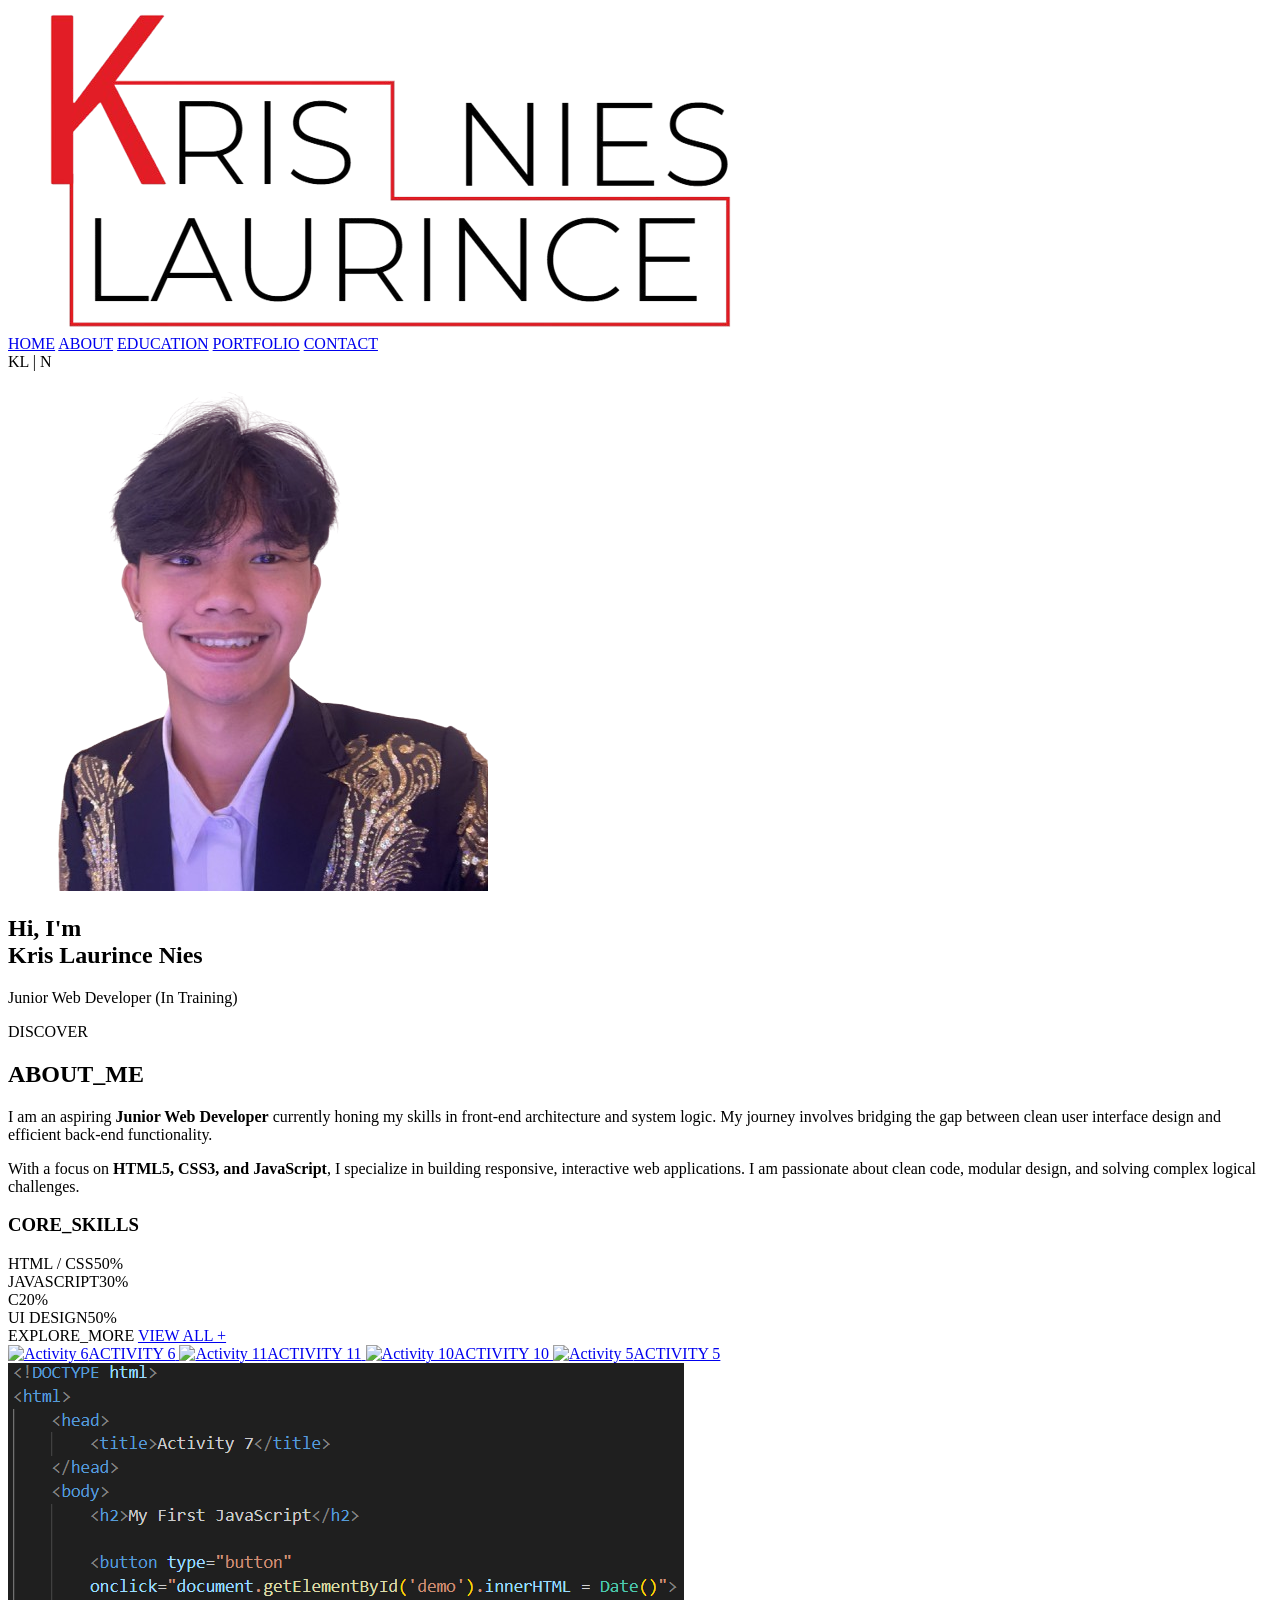
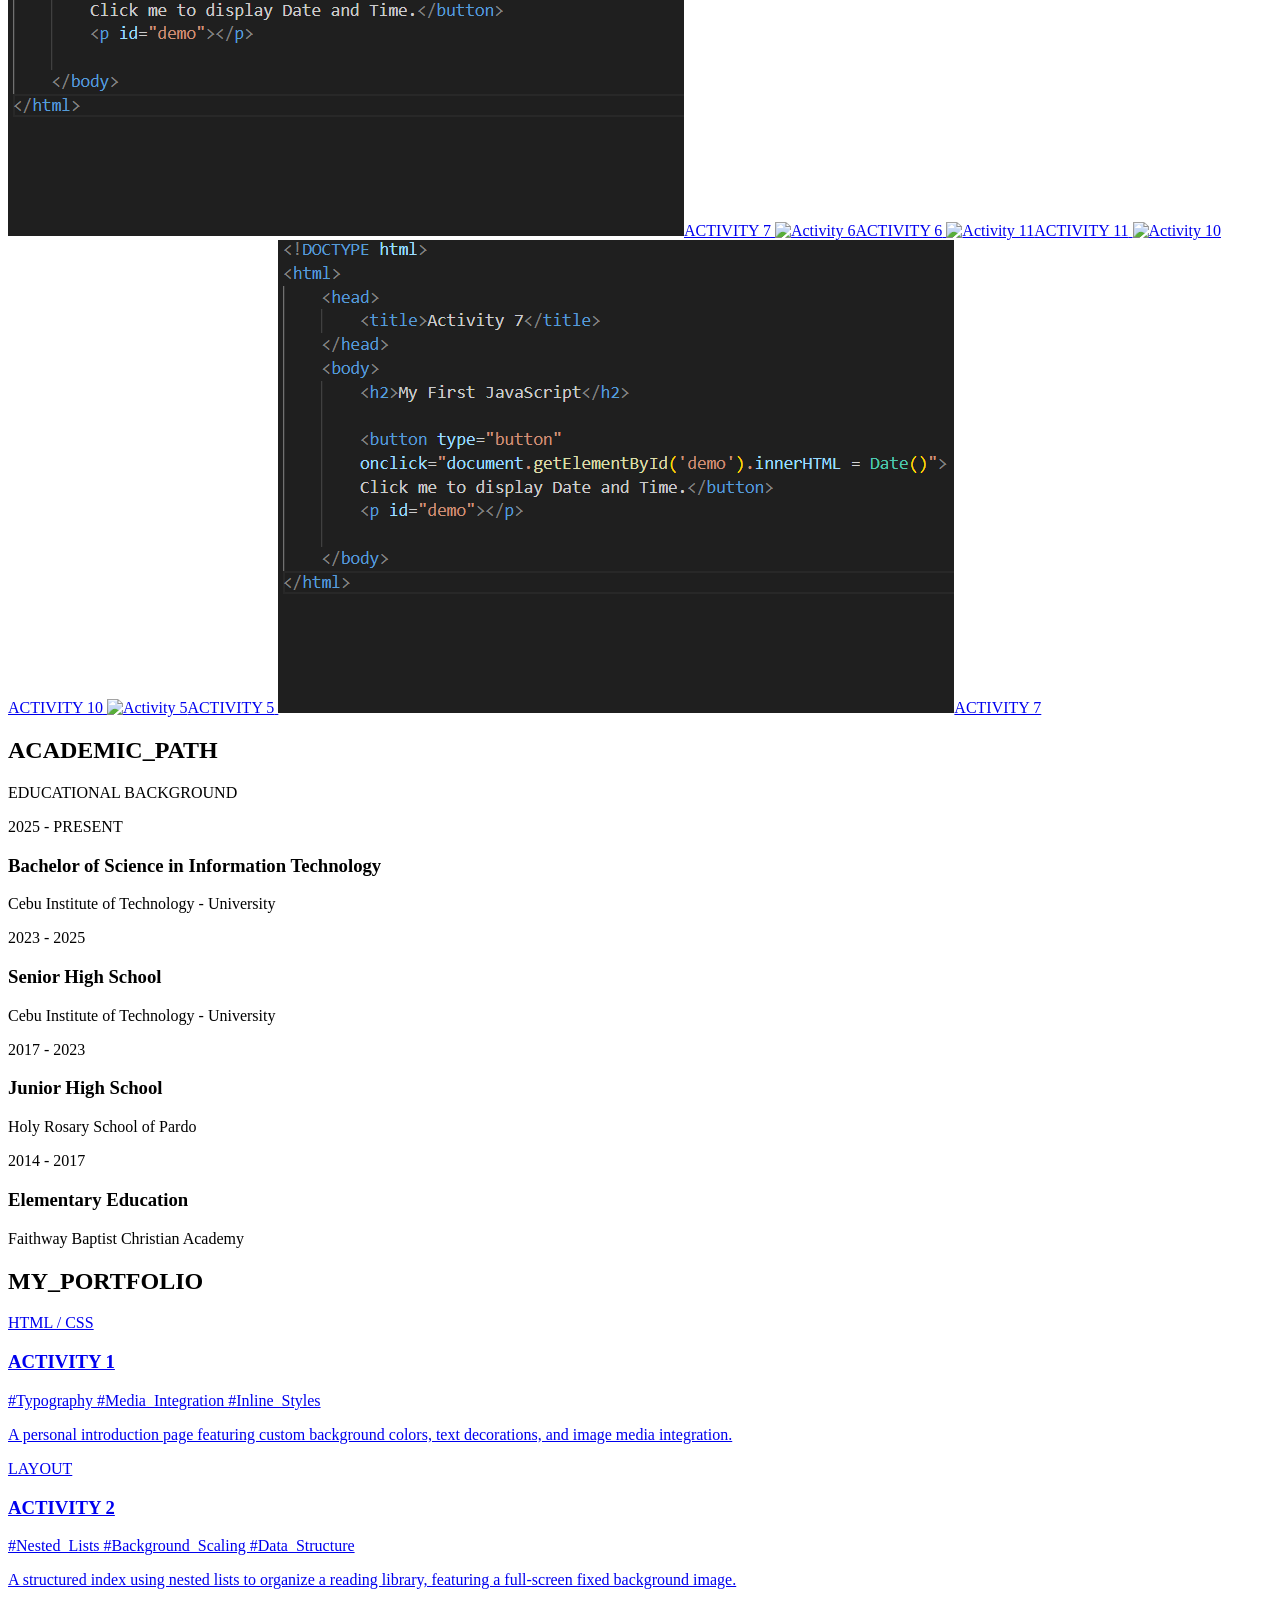
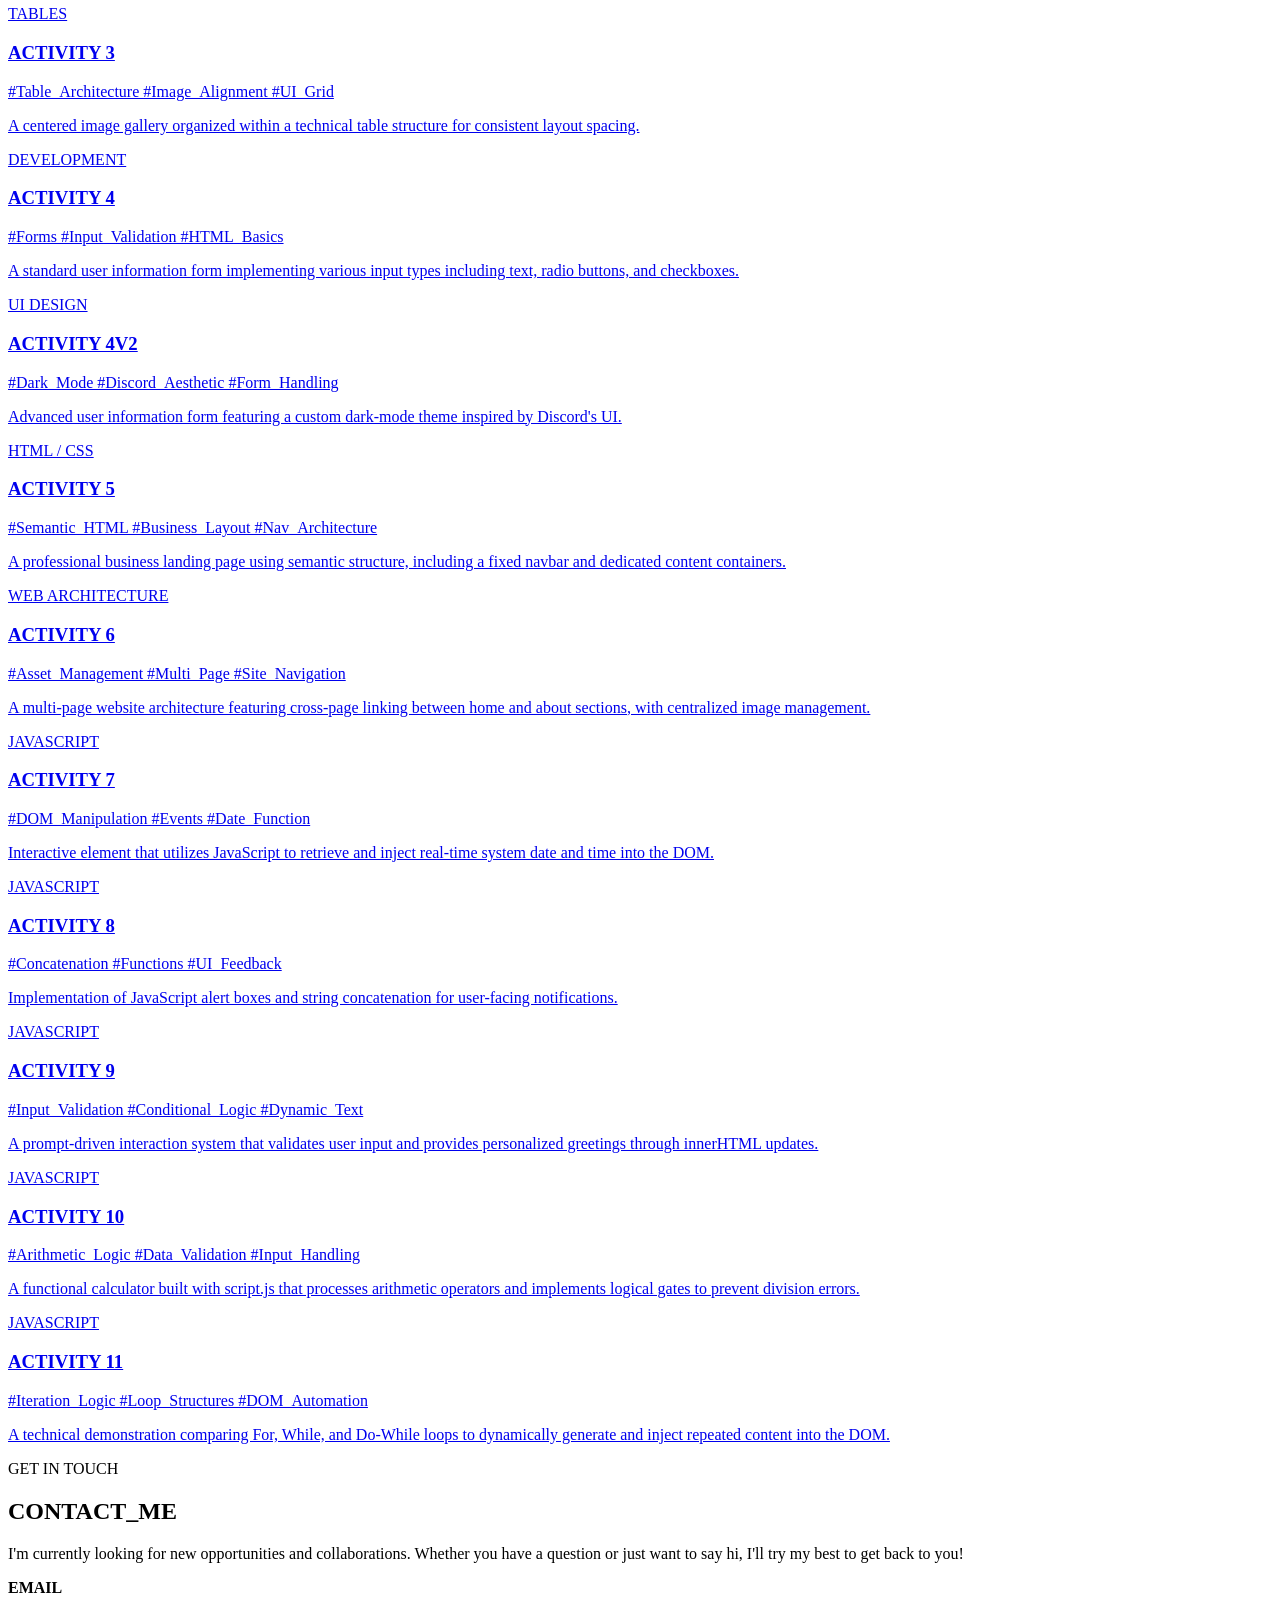
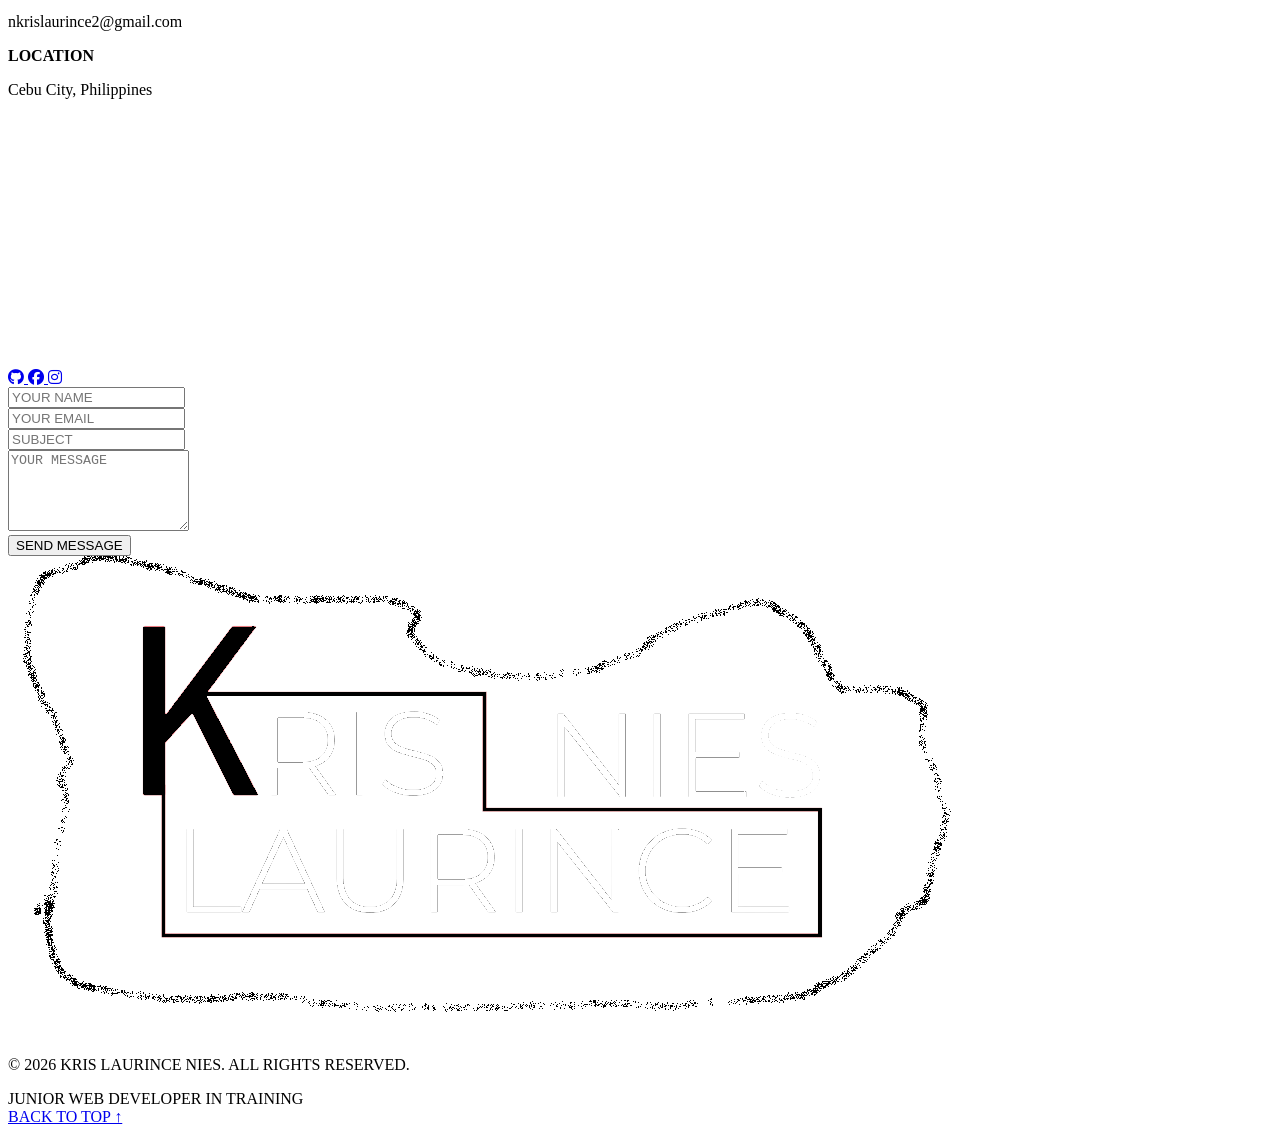
==== index.html @ 1fcccace "Add files via upload" ====
<!DOCTYPE html>
<html lang="en">
<head>
    <meta charset="UTF-8">
    <meta name="viewport" content="width=device-width, initial-scale=1.0">
    <title>Kris Nies | Portfolio</title>
    <link rel="stylesheet" href="https://cdnjs.cloudflare.com/ajax/libs/font-awesome/6.5.1/css/all.min.css">
    <link href="https://fonts.googleapis.com/css2?family=Archivo+Black&family=Montserrat:wght@400;500;700&family=Inter:wght@400;700;900&display=swap" rel="stylesheet">
    <link rel="stylesheet" href="style.css">
</head>
<body>

<nav class="sidebar">
    <div class="logo-container">
        <img src="images/logov4.png" alt="Kris Nies Logo" class="main-logo">
    </div>

    <div class="nav-links">
        <a href="#home" class="active">HOME</a>
        <a href="#about">ABOUT</a>
        <a href="#education">EDUCATION</a> <!-- New Link -->
        <a href="#portfolio">PORTFOLIO</a>
        <a href="#contact">CONTACT</a>
    </div>

    <div class="lang">KL | N</div>
</nav>

<main class="content-wrapper">
    <!-- Hero Section -->
    <section id="home" class="hero-section">
        <div class="hero-overlay"></div>
        <div class="hero-container">
            <div class="hero-image">
                <img src="images/Nies.png" alt="Kris Laurince Nies">
            </div>
            <div class="hero-info">
                <h1>Hi, I'm <br><span class="name-dark">Kris Laurince Nies</span></h1>
                <p class="subtitle">Junior Web Developer (In Training)</p>
            </div>
        </div>
    </section>

    <!-- About Section -->
    <section id="about" class="about-section">
        <div class="about-container">
            <div class="about-text">
                <span class="section-subtitle">DISCOVER</span>
                <h2>ABOUT_ME</h2>
                <p>
                    I am an aspiring <strong>Junior Web Developer</strong> currently honing my skills in front-end architecture and system logic. My journey involves bridging the gap between clean user interface design and efficient back-end functionality.
                </p>
                <p>
                    With a focus on <strong>HTML5, CSS3, and JavaScript</strong>, I specialize in building responsive, interactive web applications. I am passionate about clean code, modular design, and solving complex logical challenges.
                </p>
            </div>

            <div class="skills-container">
                <h3>CORE_SKILLS</h3>
                
                <div class="skill-item">
                    <div class="skill-info"><span>HTML / CSS</span><span>50%</span></div>
                    <div class="skill-bar"><div class="skill-progress" style="width: 50%;"></div></div>
                </div>

                <div class="skill-item">
                    <div class="skill-info"><span>JAVASCRIPT</span><span>30%</span></div>
                    <div class="skill-bar"><div class="skill-progress" style="width: 30%;"></div></div>
                </div>

                <div class="skill-item">
                    <div class="skill-info"><span>C</span><span>20%</span></div>
                    <div class="skill-bar"><div class="skill-progress" style="width: 20%;"></div></div>
                </div>

                <div class="skill-item">
                    <div class="skill-info"><span>UI DESIGN</span><span>50%</span></div>
                    <div class="skill-bar"><div class="skill-progress" style="width: 50%;"></div></div>
                </div>
            </div>
        </div>
    </section>

<!-- 3. Interactive Slider Section -->
    <section class="slider-section">
        <div class="slider-title"><span>EXPLORE_MORE</span>
            <a href="#portfolio" class="view-all">VIEW ALL +</a>
        </div>
        <div class="marquee">
            <div class="marquee-content">
                <!-- Set 1 -->
                <a href="Activities/Activity6/index.html" class="slide" target="_blank" rel="noopener noreferrer">
                    <img src="https://i.ytimg.com/vi/0Oq3EhXAwig/hq720.jpg?sqp=-oaymwEhCK4FEIIDSFryq4qpAxMIARUAAAAAGAElAADIQj0AgKJD&rs=AOn4CLCG9tnPcVQ-gej5yBywA4ml3yPOVw" alt="Activity 6"><span>ACTIVITY 6</span>
                </a>
                <a href="Activities/activity11/activity11.html" class="slide" target="_blank" rel="noopener noreferrer">
                    <img src="https://i.ytimg.com/vi/Kn06785pkJg/maxresdefault.jpg" alt="Activity 11"><span>ACTIVITY 11</span>
                </a>
                <a href="Activities/activity10/activity10.html" class="slide" target="_blank" rel="noopener noreferrer">
                    <img src="https://www.scaler.com/topics/images/javascript-arithmetic-operators-thumbnail.webp" alt="Activity 10"><span>ACTIVITY 10</span>
                </a>
                <a href="Activities/activity5 folder/activity5.html" class="slide" target="_blank" rel="noopener noreferrer">
                    <img src="https://cdn.inflearn.com/public/courses/327351/cover/44676d5f-95fc-46eb-baea-6c344bdcb2e2/html-css-tumbnail2.jpg" alt="Activity 5"><span>ACTIVITY 5</span>
                </a>
                <a href="Activities/activity7.html" class="slide" target="_blank" rel="noopener noreferrer">
                    <img src="Thumbnails/date.png" alt="Activity 7"><span>ACTIVITY 7</span>
                </a>

                <!-- Set 2 (Duplicate for seamless loop) -->
                <a href="Activities/Activity6/index.html" class="slide" target="_blank" rel="noopener noreferrer">
                    <img src="https://i.ytimg.com/vi/0Oq3EhXAwig/hq720.jpg?sqp=-oaymwEhCK4FEIIDSFryq4qpAxMIARUAAAAAGAElAADIQj0AgKJD&rs=AOn4CLCG9tnPcVQ-gej5yBywA4ml3yPOVw" alt="Activity 6"><span>ACTIVITY 6</span>
                </a>
                <a href="Activities/activity11/activity11.html" class="slide" target="_blank" rel="noopener noreferrer">
                    <img src="https://i.ytimg.com/vi/Kn06785pkJg/maxresdefault.jpg" alt="Activity 11"><span>ACTIVITY 11</span>
                </a>
                <a href="Activities/activity10/activity10.html" class="slide" target="_blank" rel="noopener noreferrer">
                    <img src="https://www.scaler.com/topics/images/javascript-arithmetic-operators-thumbnail.webp" alt="Activity 10"><span>ACTIVITY 10</span>
                </a>
                <a href="Activities/activity5 folder/activity5.html" class="slide" target="_blank" rel="noopener noreferrer">
                    <img src="https://cdn.inflearn.com/public/courses/327351/cover/44676d5f-95fc-46eb-baea-6c344bdcb2e2/html-css-tumbnail2.jpg" alt="Activity 5"><span>ACTIVITY 5</span>
                </a>
                <a href="Activities/activity7.html" class="slide" target="_blank" rel="noopener noreferrer">
                    <img src="Thumbnails/date.png" alt="Activity 7"><span>ACTIVITY 7</span>
                </a>
            </div>
        </div>
    </section>

<!-- Education Section -->
    <section id="education" class="education-section">
        <div class="education-container">
            <div class="section-header">
                <h2>ACADEMIC_PATH</h2>
                <p class="section-subtitle">EDUCATIONAL BACKGROUND</p>
            </div>

            <div class="timeline">
                <!-- 1. Current University -->
                <div class="timeline-item">
                    <div class="timeline-dot"></div>
                    <div class="timeline-content">
                        <span class="year">2025 - PRESENT</span>
                        <h3>Bachelor of Science in Information Technology</h3>
                        <p class="institution">Cebu Institute of Technology - University</p>
                    </div>
                </div>

                <!-- 2. Senior High School -->
                <div class="timeline-item">
                    <div class="timeline-dot"></div>
                    <div class="timeline-content">
                        <span class="year">2023 - 2025</span>
                        <h3>Senior High School</h3>
                        <p class="institution">Cebu Institute of Technology - University</p>
                    </div>
                </div>

                <!-- 3. Junior High School -->
                <div class="timeline-item">
                    <div class="timeline-dot"></div>
                    <div class="timeline-content">
                        <span class="year">2017 - 2023</span>
                        <h3>Junior High School</h3>
                        <p class="institution">Holy Rosary School of Pardo</p>
                    </div>
                </div>

                <!-- 4. Elementary Education -->
                <div class="timeline-item">
                    <div class="timeline-dot"></div>
                    <div class="timeline-content">
                        <span class="year">2014 - 2017</span>
                        <h3>Elementary Education</h3>
                        <p class="institution">Faithway Baptist Christian Academy</p>
                    </div>
                </div>
            </div>
        </div>
    </section>

    <!-- portfolio Section -->
    <section id="portfolio" class="portfolio-section">
        <div class="section-header">
            <h2>MY_PORTFOLIO</h2>
        </div>

        <div class="project-container">
            
            <!-- Activity 1 -->
            <a href="Activities/activity1.html" target="_blank" rel="noopener noreferrer" class="project-link">
                <div class="project-block">
                    <div class="thumbnail-preview act-1"></div>
                    <span class="category">HTML / CSS</span>
                    <h3>ACTIVITY 1</h3>
                    <div class="tags">#Typography #Media_Integration #Inline_Styles</div>
                    <p>A personal introduction page featuring custom background colors, text decorations, and image media integration.</p>
                </div>
            </a>

            <!-- Activity 2 -->
            <a href="Activities/activity2.html" target="_blank" rel="noopener noreferrer" class="project-link">
                <div class="project-block">
                    <div class="thumbnail-preview act-2"></div>
                    <span class="category">LAYOUT</span>
                    <h3>ACTIVITY 2</h3>
                    <div class="tags">#Nested_Lists #Background_Scaling #Data_Structure</div>
                    <p>A structured index using nested lists to organize a reading library, featuring a full-screen fixed background image.</p>
                </div>
            </a>

            <!-- Activity 3 -->
            <a href="Activities/activity3.html" target="_blank" rel="noopener noreferrer" class="project-link">
                <div class="project-block">
                    <div class="thumbnail-preview act-3"></div>
                    <span class="category">TABLES</span>
                    <h3>ACTIVITY 3</h3>
                    <div class="tags">#Table_Architecture #Image_Alignment #UI_Grid</div>
                    <p>A centered image gallery organized within a technical table structure for consistent layout spacing.</p>
                </div>
            </a>

            <!-- Activity 4 -->
            <a href="Activities/activity4.html" target="_blank" rel="noopener noreferrer" class="project-link">
                <div class="project-block">
                    <div class="thumbnail-preview act-4"></div>
                    <span class="category">DEVELOPMENT</span>
                    <h3>ACTIVITY 4</h3>
                    <div class="tags">#Forms #Input_Validation #HTML_Basics</div>
                    <p>A standard user information form implementing various input types including text, radio buttons, and checkboxes.</p>
                </div>
            </a>

            <!-- Activity 4v2 -->
            <a href="Activities/activity4v2.html" target="_blank" rel="noopener noreferrer" class="project-link">
                <div class="project-block">
                    <div class="thumbnail-preview act-4v2"></div>
                    <span class="category">UI DESIGN</span>
                    <h3>ACTIVITY 4V2</h3>
                    <div class="tags">#Dark_Mode #Discord_Aesthetic #Form_Handling</div>
                    <p>Advanced user information form featuring a custom dark-mode theme inspired by Discord's UI.</p>
                </div>
            </a>

            <!-- Activity 5 -->
            <a href="Activities/activity5 folder/activity5.html" target="_blank" rel="noopener noreferrer" class="project-link">
                <div class="project-block">
                    <div class="thumbnail-preview act-5"></div>
                    <span class="category">HTML / CSS</span>
                    <h3>ACTIVITY 5</h3>
                    <div class="tags">#Semantic_HTML #Business_Layout #Nav_Architecture</div>
                    <p>A professional business landing page using semantic structure, including a fixed navbar and dedicated content containers.</p>
                </div>
            </a>

            <!-- Activity 6 -->
            <a href="Activities/Activity6/index.html" target="_blank" rel="noopener noreferrer" class="project-link">
                <div class="project-block">
                    <div class="thumbnail-preview act-6"></div>
                    <span class="category">WEB ARCHITECTURE</span>
                    <h3>ACTIVITY 6</h3>
                    <div class="tags">#Asset_Management #Multi_Page #Site_Navigation</div>
                    <p>A multi-page website architecture featuring cross-page linking between home and about sections, with centralized image management.</p>
                </div>
            </a>

            <!-- Activity 7 -->
            <a href="Activities/activity7.html" target="_blank" rel="noopener noreferrer" class="project-link">
                <div class="project-block">
                    <div class="thumbnail-preview act-7"></div>
                    <span class="category">JAVASCRIPT</span>
                    <h3>ACTIVITY 7</h3>
                    <div class="tags">#DOM_Manipulation #Events #Date_Function</div>
                    <p>Interactive element that utilizes JavaScript to retrieve and inject real-time system date and time into the DOM.</p>
                </div>
            </a>

            <!-- Activity 8 -->
            <a href="Activities/activity8.html" target="_blank" rel="noopener noreferrer" class="project-link">
                <div class="project-block">
                    <div class="thumbnail-preview act-8"></div>
                    <span class="category">JAVASCRIPT</span>
                    <h3>ACTIVITY 8</h3>
                    <div class="tags">#Concatenation #Functions #UI_Feedback</div>
                    <p>Implementation of JavaScript alert boxes and string concatenation for user-facing notifications.</p>
                </div>
            </a>

            <!-- Activity 9 -->
            <a href="Activities/activity9.html" target="_blank" rel="noopener noreferrer" class="project-link">
                <div class="project-block">
                    <div class="thumbnail-preview act-9"></div>
                    <span class="category">JAVASCRIPT</span>
                    <h3>ACTIVITY 9</h3>
                    <div class="tags">#Input_Validation #Conditional_Logic #Dynamic_Text</div>
                    <p>A prompt-driven interaction system that validates user input and provides personalized greetings through innerHTML updates.</p>
                </div>
            </a>

            <!-- Activity 10 -->
            <a href="Activities/activity10/activity10.html" target="_blank" rel="noopener noreferrer" class="project-link">
                <div class="project-block">
                    <div class="thumbnail-preview act-10"></div>
                    <span class="category">JAVASCRIPT</span>
                    <h3>ACTIVITY 10</h3>
                    <div class="tags">#Arithmetic_Logic #Data_Validation #Input_Handling</div>
                    <p>A functional calculator built with script.js that processes arithmetic operators and implements logical gates to prevent division errors.</p>
                </div>
            </a>

            <!-- Activity 11 -->
            <a href="Activities/activity11/activity11.html" target="_blank" rel="noopener noreferrer" class="project-link">
                <div class="project-block">
                    <div class="thumbnail-preview act-11"></div>
                    <span class="category">JAVASCRIPT</span>
                    <h3>ACTIVITY 11</h3>
                    <div class="tags">#Iteration_Logic #Loop_Structures #DOM_Automation</div>
                    <p>A technical demonstration comparing For, While, and Do-While loops to dynamically generate and inject repeated content into the DOM.</p>
                </div>
            </a>
        </div>
    </section>

    <!-- Contact Section (Light Theme) -->
    <section id="contact" class="contact-section light">
        <div class="contact-container">
            <div class="contact-info">
                <span class="section-subtitle">GET IN TOUCH</span>
                <h2>CONTACT_ME</h2>
                <p class="contact-description">I'm currently looking for new opportunities and collaborations. Whether you have a question or just want to say hi, I'll try my best to get back to you!</p>
                
                <div class="contact-details">
                    <div class="detail-item">
                        <strong>EMAIL</strong>
                        <p class="detail-text">nkrislaurince2@gmail.com</p>
                    </div>
                    <div class="detail-item">
                        <strong>LOCATION</strong>
                        <p class="detail-text">Cebu City, Philippines</p>
                    </div>
                </div>

                <!-- Map Integration -->
                <div class="map-wrapper">
                    <iframe 
                        src="https://www.google.com/maps/embed?pb=!1m14!1m12!1m3!1d2364.895850230637!2d123.85275408249274!3d10.278170141492943!2m3!1f0!2f0!3f0!3m2!1i1024!2i768!4f13.1!5e0!3m2!1sen!2sph!4v1777841196676!5m2!1sen!2sph"
                        width="100%" 
                        height="250" 
                        style="border:0;" 
                        allowfullscreen="" 
                        loading="lazy">
                    </iframe>
                </div>

                <div class="social-links">
                    <a href="https://github.com/seinpuno/" class="social-link" target="_blank" rel="noopener noreferrer">
                        <i class="fa-brands fa-github"></i>
                    </a>
                    <a href="https://www.facebook.com/namekrislurins" class="social-link" target="_blank" rel="noopener noreferrer">
                        <i class="fa-brands fa-facebook"></i>
                    </a>
                    <a href="https://www.instagram.com/slimeypuno/" class="social-link" target="_blank" rel="noopener noreferrer">
                        <i class="fa-brands fa-instagram"></i>
                    </a>
                </div>
            </div>

            <div class="contact-form-container">
                <form class="contact-form">
                    <div class="form-group">
                        <input type="text" placeholder="YOUR NAME" required>
                    </div>
                    <div class="form-group">
                        <input type="email" placeholder="YOUR EMAIL" required>
                    </div>
                    <div class="form-group">
                        <input type="text" placeholder="SUBJECT">
                    </div>
                    <div class="form-group">
                        <textarea placeholder="YOUR MESSAGE" rows="5" required></textarea>
                    </div>
                    <button type="submit" class="submit-btn">SEND MESSAGE</button>
                </form>
            </div>
        </div>
    </section>
</main>

<!-- Footer Section -->
    <footer class="main-footer">
        <div class="footer-container">
            <div class="footer-logo">
                <img src="images/logov5.png" alt="Kris Nies Logo" class="footer-img">
            </div>
            
            <div class="footer-content">
                <p>&copy; 2026 KRIS LAURINCE NIES. ALL RIGHTS RESERVED.</p>
                <div class="footer-tagline">JUNIOR WEB DEVELOPER IN TRAINING</div>
            </div>

            <div class="back-to-top">
                <a href="#home">BACK TO TOP ↑</a>
            </div>
        </div>
    </footer>
<script src="script.js"></script>
</body>
</html>
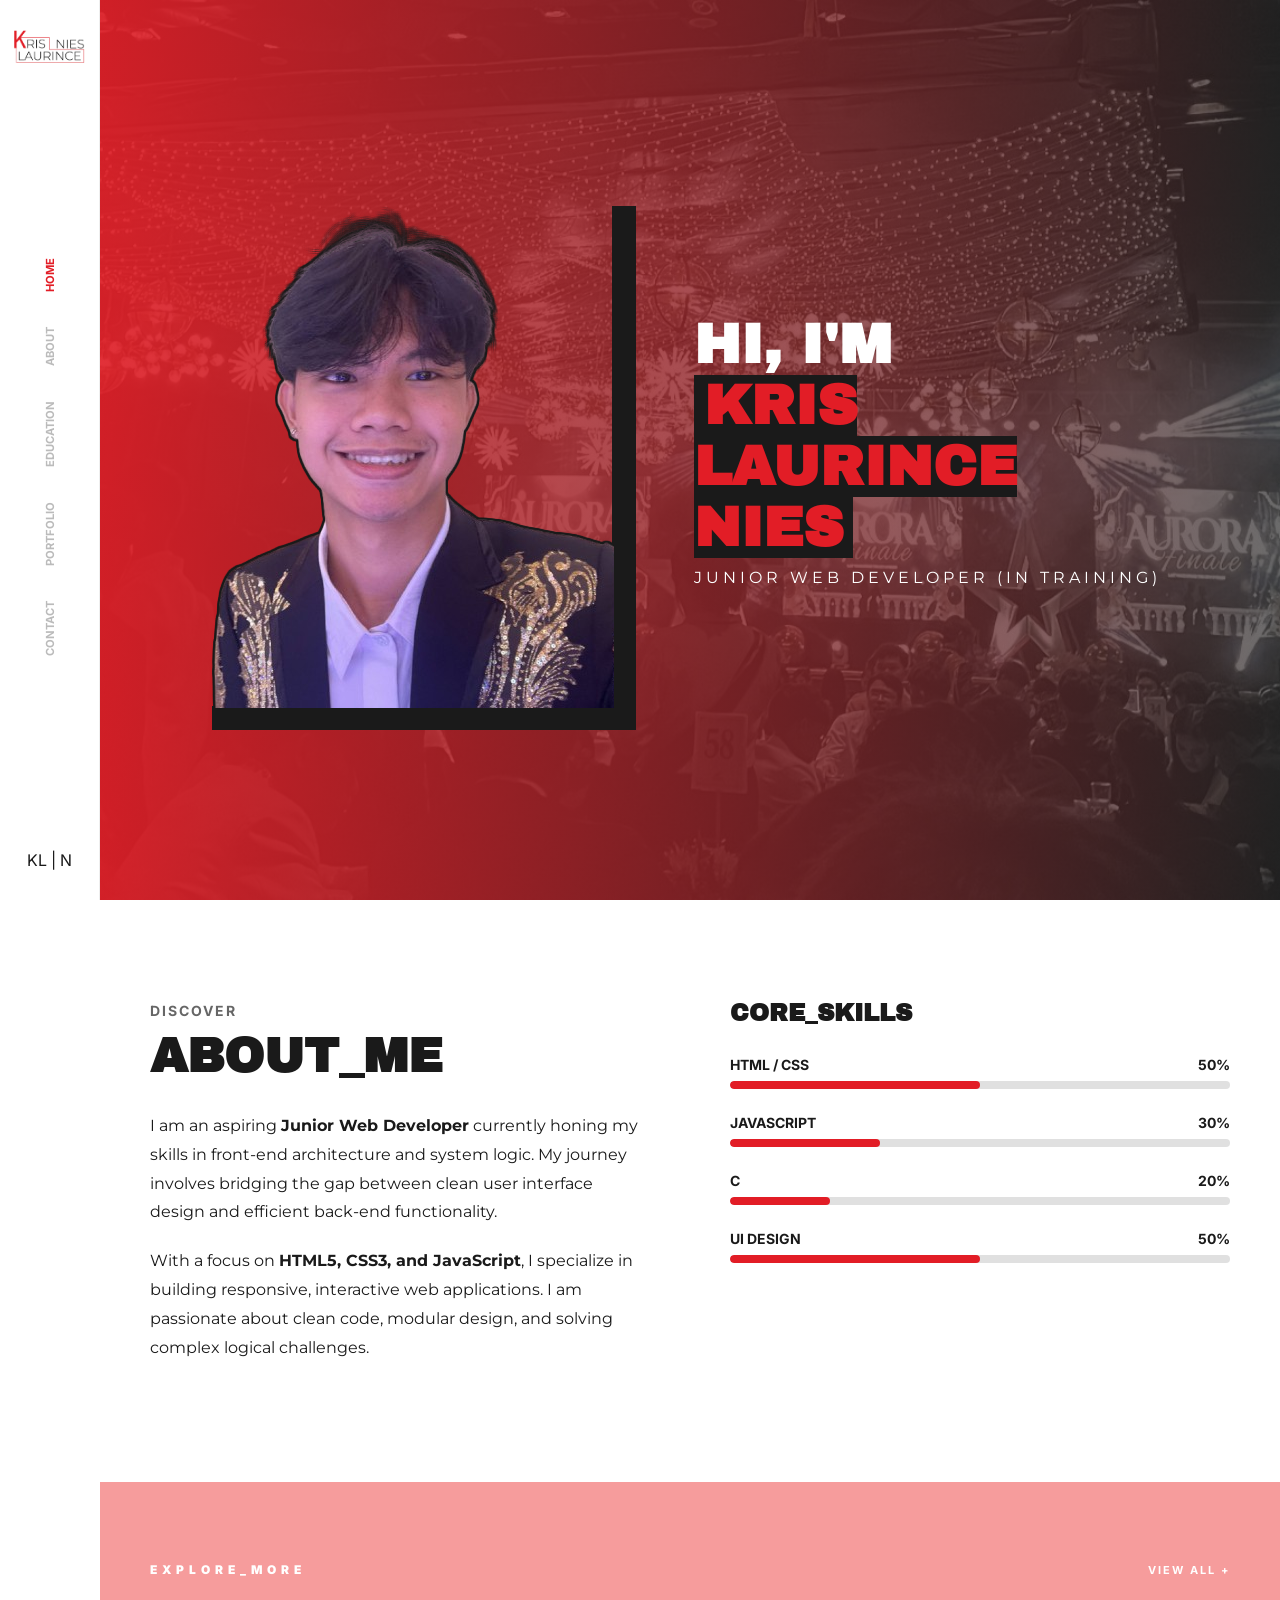
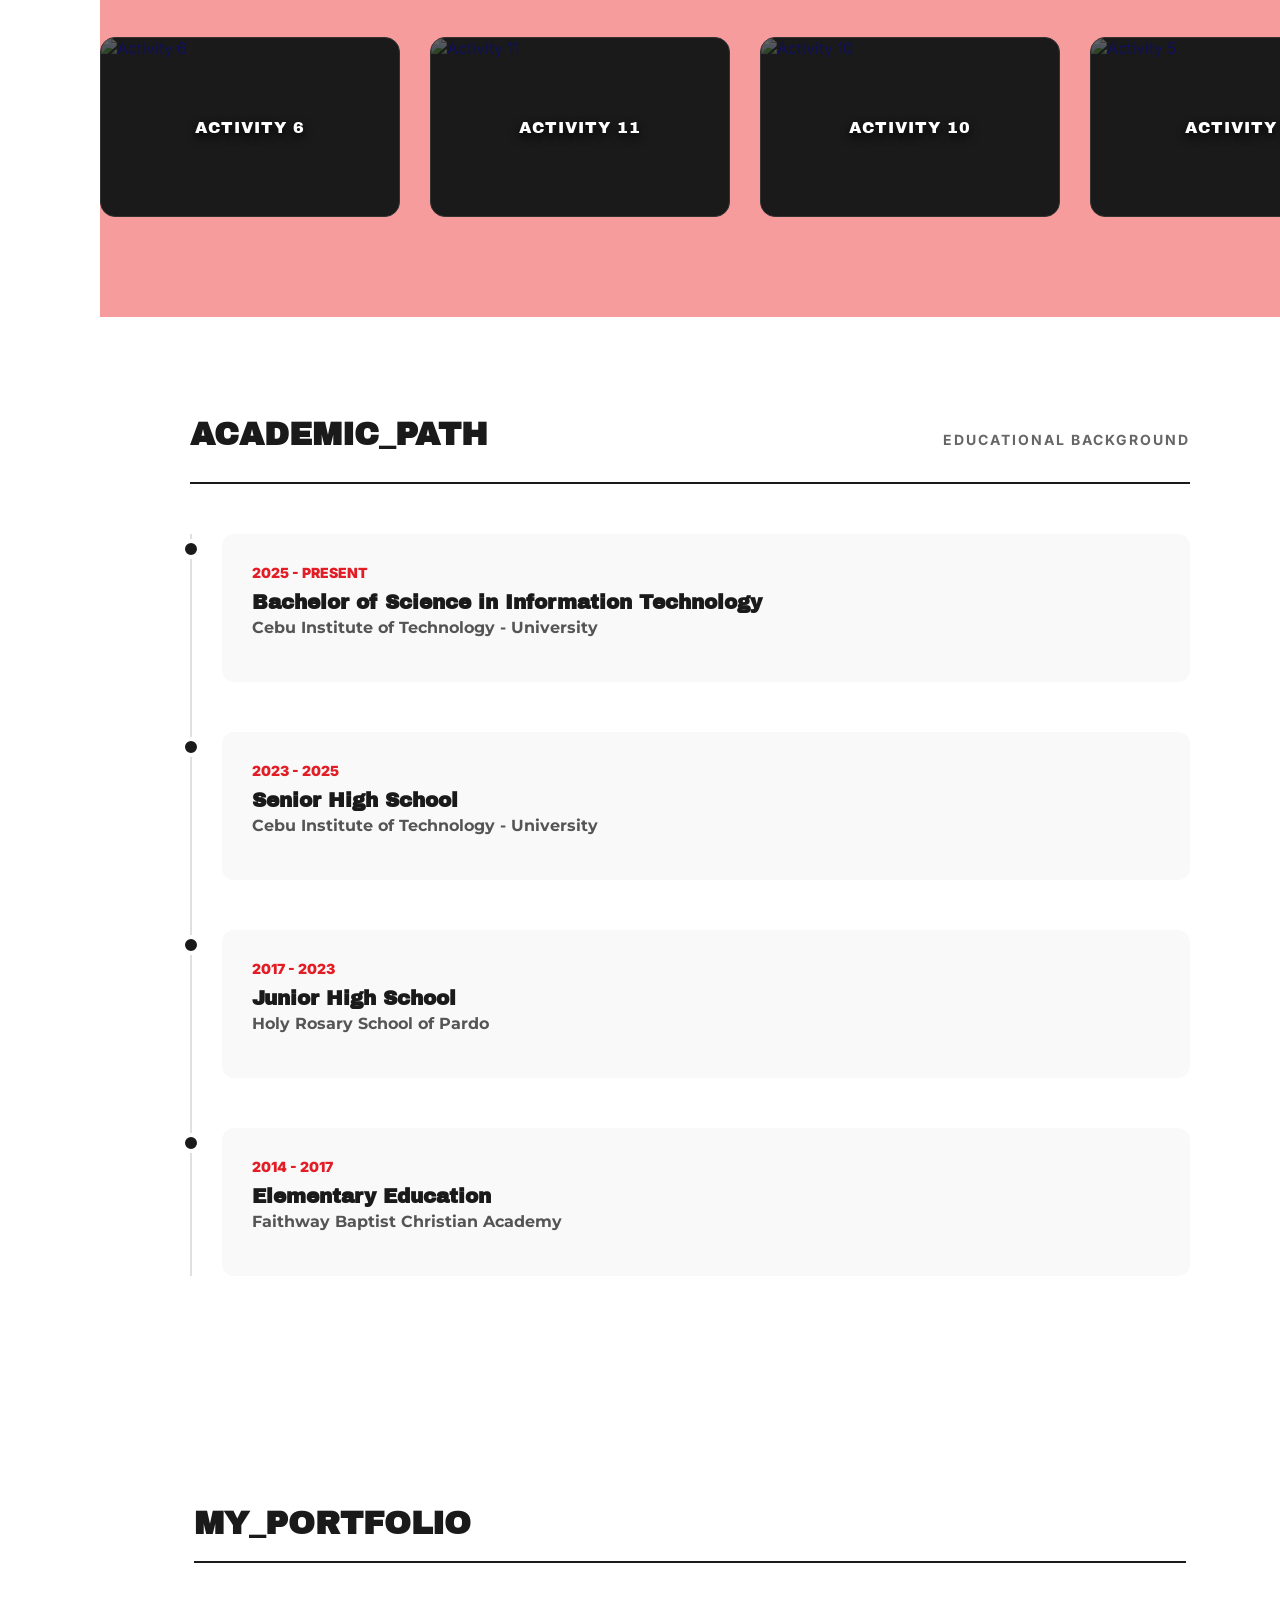
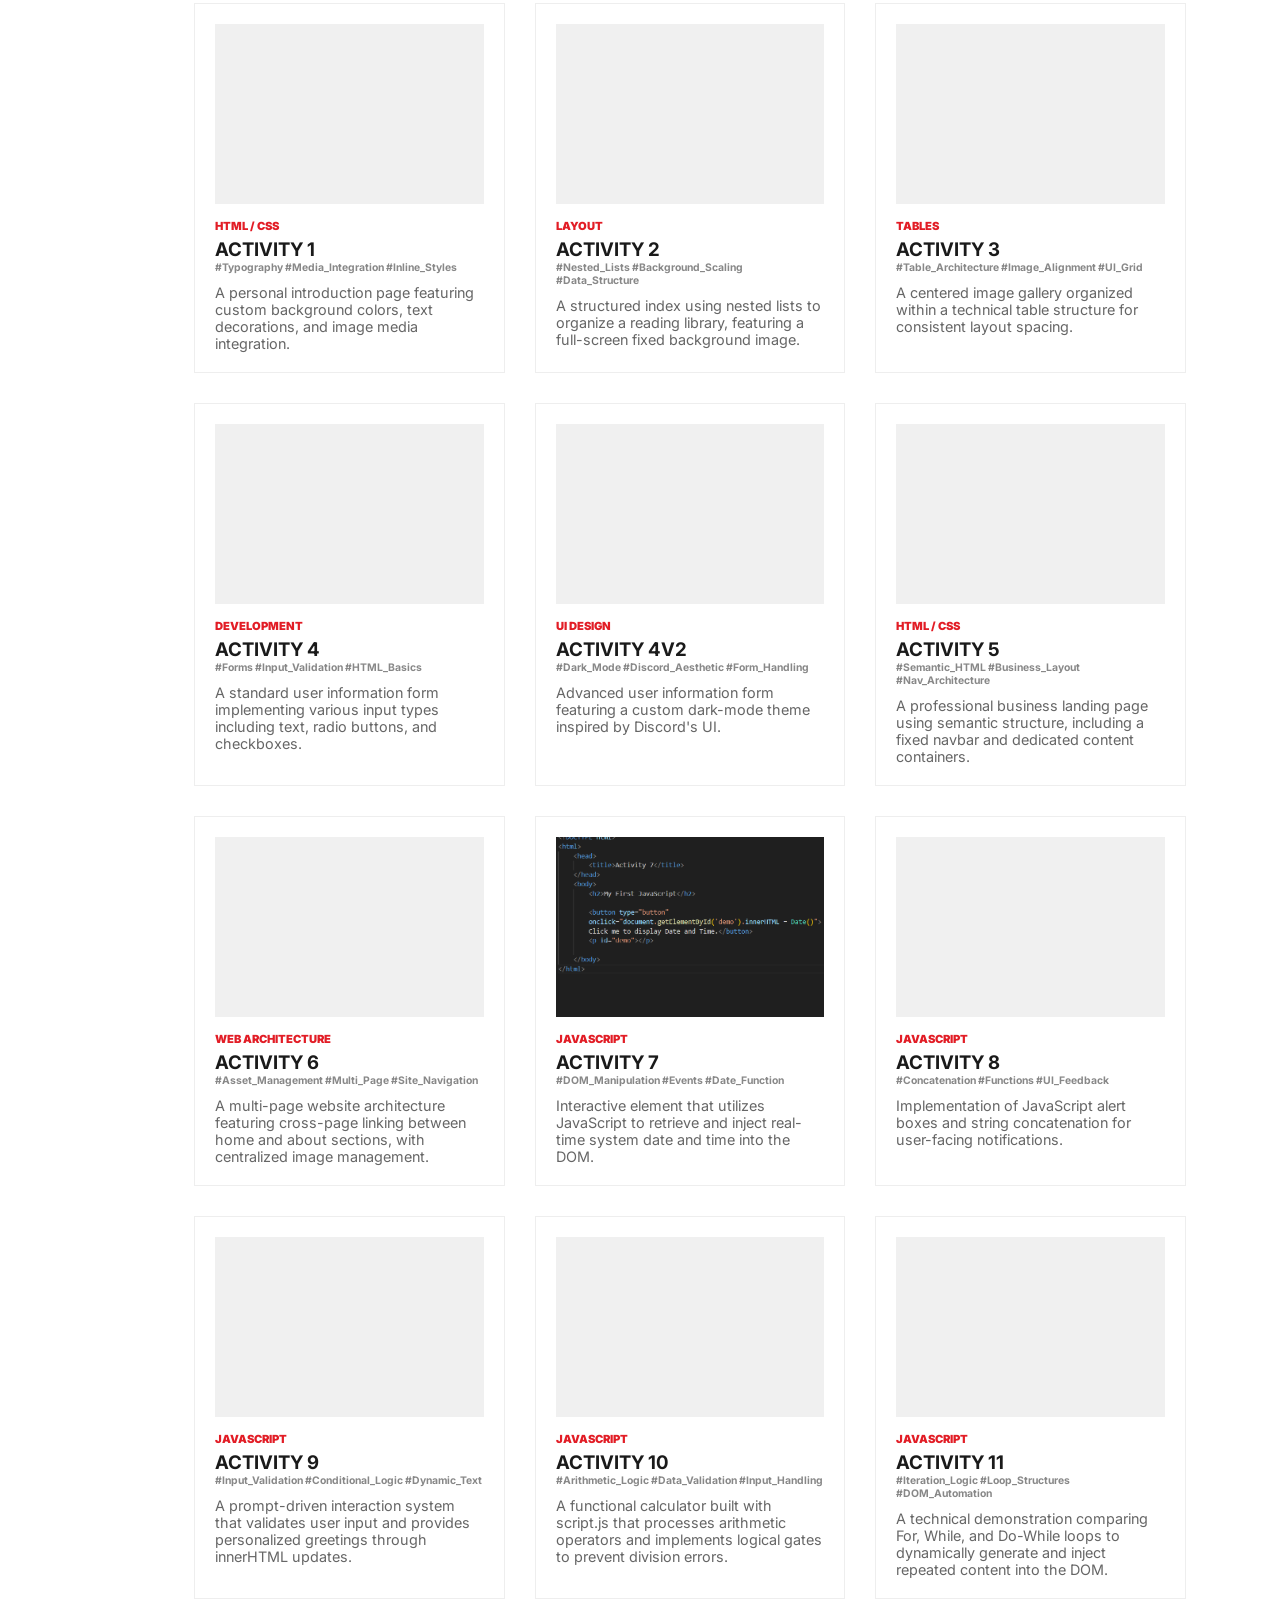
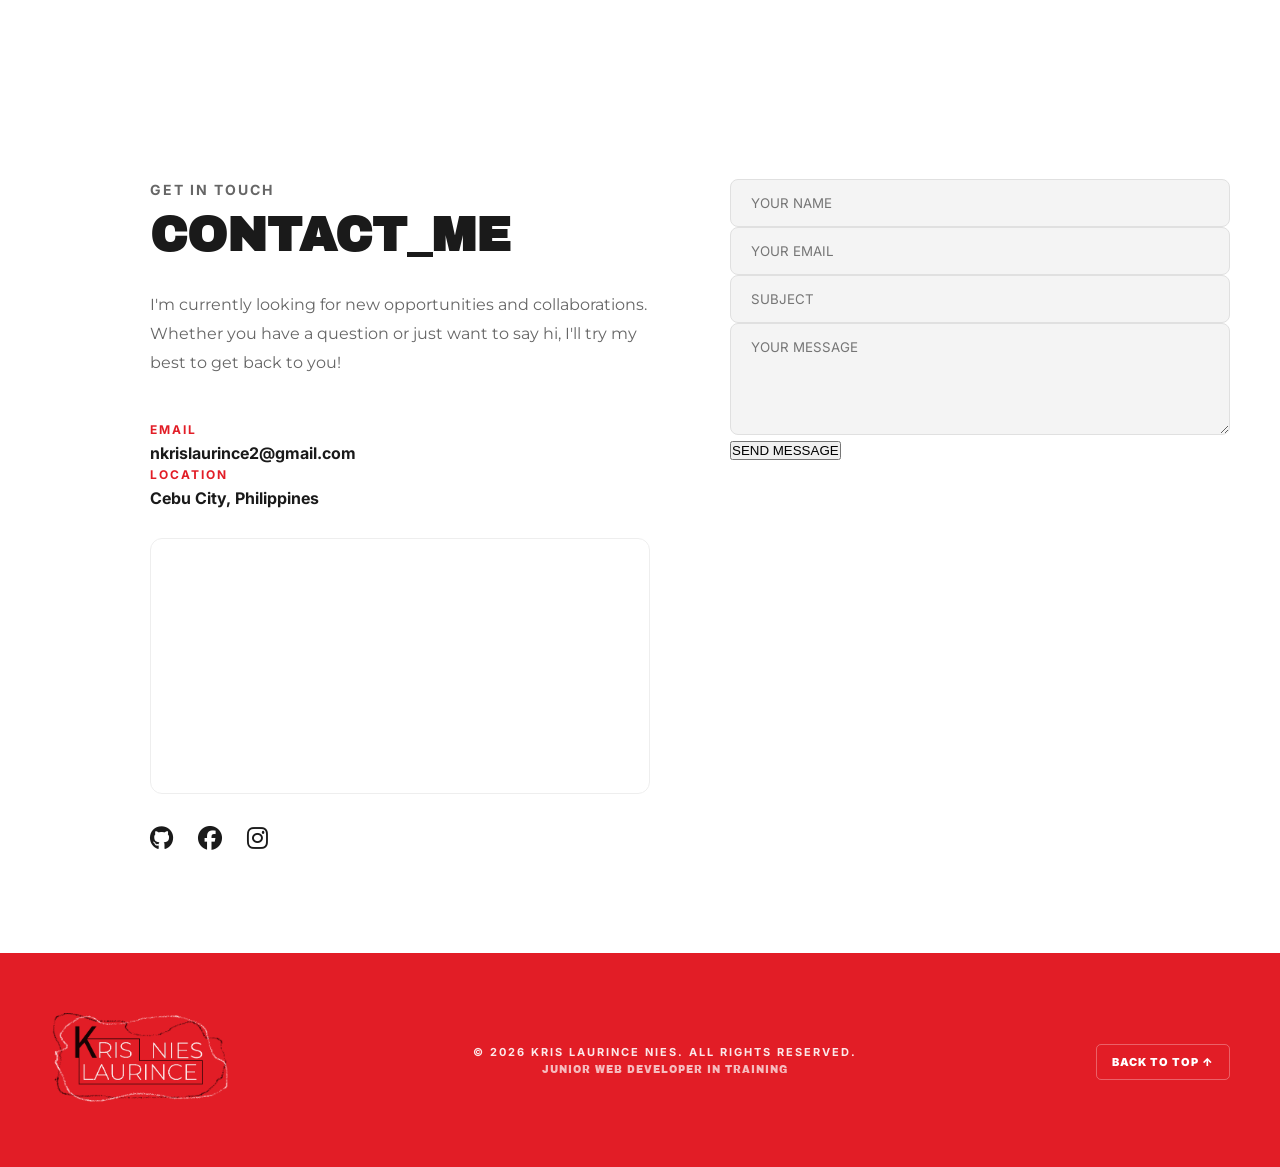
==== commit 9309bd18: "Update index.html" ====
--- a/index.html
+++ b/index.html
@@ -6,7 +6,7 @@
     <title>Kris Nies | Portfolio</title>
     <link rel="stylesheet" href="https://cdnjs.cloudflare.com/ajax/libs/font-awesome/6.5.1/css/all.min.css">
     <link href="https://fonts.googleapis.com/css2?family=Archivo+Black&family=Montserrat:wght@400;500;700&family=Inter:wght@400;700;900&display=swap" rel="stylesheet">
-    <link rel="stylesheet" href="style.css">
+    <link rel="stylesheet" href="styless.css">
 </head>
 <body>
 
@@ -403,4 +403,4 @@
     </footer>
 <script src="script.js"></script>
 </body>
-</html>+</html>
--- a/styless.css
+++ b/styless.css
@@ -0,0 +1,669 @@
+:root {
+    --redice-red: #E21D26;
+    --pure-white: #ffffff;
+    --ink-black: #1a1a1a;
+    --sidebar-width: 100px;
+}
+
+* { margin: 0; padding: 0; box-sizing: border-box; }
+
+body {
+    font-family: 'Inter', sans-serif;
+    background-color: var(--pure-white);
+    color: var(--ink-black);
+    overflow-x: hidden;
+    background-image: url('images/background.jpg'); /* Your background image path */
+    background-size: cover;
+    background-position: center;
+    background-attachment: fixed; /* Keeps the image still while you scroll */
+    background-repeat: no-repeat;
+}
+
+
+/* Sidebar */
+.sidebar {
+    position: fixed;
+    left: 0; top: 0;
+    width: var(--sidebar-width);
+    height: 100vh;
+    border-right: 1px solid #eee;
+    display: flex;
+    flex-direction: column;
+    justify-content: space-between;
+    align-items: center;
+    padding: 30px 0;
+    background: white;
+    z-index: 100;
+}
+
+.logo-container { width: 100%; padding: 0 10px; display: flex; justify-content: center; }
+.main-logo { width: 100%; max-width: 80px; height: auto; object-fit: contain; }
+
+.nav-links { display: flex; flex-direction: column; gap: 35px; }
+.nav-links a {
+    text-decoration: none; color: #bbb; font-size: 0.7rem; font-weight: 700;
+    writing-mode: vertical-rl; transform: rotate(180deg); transition: 0.3s;
+}
+.nav-links a.active, .nav-links a:hover { color: var(--redice-red); }
+
+/* Content Wrapper */
+.content-wrapper { margin-left: var(--sidebar-width); }
+
+/* Hero Section */
+.hero-section {
+    position: relative;
+    background-image: url('images/background.jpg'); /* Verbatim background */
+    background-size: cover;
+    background-position: center;
+    background-attachment: fixed;
+    min-height: 100vh;
+    display: flex; align-items: center; padding: 0 8%;
+    color: white;
+}
+
+.hero-overlay {
+    position: absolute; top: 0; left: 0; width: 100%; height: 100%;
+    background: linear-gradient(to right, rgba(226, 29, 38, 0.9), rgba(26, 26, 26, 0.6));
+    z-index: 1;
+}
+
+.hero-container { position: relative; display: flex; align-items: center; gap: 80px; z-index: 2; }
+.hero-image img {
+    max-width: 420px; height: 520px; object-fit: cover;
+    box-shadow: 20px 20px 0px var(--ink-black);
+    filter: drop-shadow(2px 0 0 var(--ink-black)) drop-shadow(-2px 0 0 var(--ink-black)) 
+            drop-shadow(0 2px 0 var(--ink-black)) drop-shadow(0 -2px 0 var(--ink-black));
+}
+
+.hero-info h1 { font-family: 'Archivo Black', sans-serif; font-size: 3.5rem; text-transform: uppercase; }
+.name-dark { color: var(--redice-red); background: var(--ink-black); padding: 0 10px; }
+.subtitle { font-family: 'Montserrat', sans-serif; letter-spacing: 4px; text-transform: uppercase; margin-top: 10px; }
+
+/* About Section Styles */
+.about-section {
+    padding: 100px 50px;
+    background-color: #ffffff; /* Contrast with hero/portfolio */
+    color: #1a1a1a;
+}
+
+.about-container {
+    max-width: 1200px;
+    margin: 0 auto;
+    display: grid;
+    grid-template-columns: 1fr 1fr;
+    gap: 80px;
+    align-items: start;
+}
+
+.section-subtitle {
+    font-family: 'Inter', sans-serif;
+    font-weight: 700;
+    font-size: 14px;
+    letter-spacing: 2px;
+    color: #666;
+}
+
+.about-text h2 {
+    font-family: 'Archivo Black', sans-serif;
+    font-size: 48px;
+    margin: 10px 0 30px 0;
+    text-transform: uppercase;
+}
+
+.about-text p {
+    font-family: 'Montserrat', sans-serif;
+    line-height: 1.8;
+    margin-bottom: 20px;
+    font-size: 16px;
+}
+
+/* Skills Bars */
+.skills-container h3 {
+    font-family: 'Archivo Black', sans-serif;
+    margin-bottom: 30px;
+    font-size: 24px;
+}
+
+.skill-item {
+    margin-bottom: 25px;
+}
+
+.skill-info {
+    display: flex;
+    justify-content: space-between;
+    font-family: 'Inter', sans-serif;
+    font-weight: 700;
+    margin-bottom: 8px;
+    font-size: 14px;
+}
+
+.skill-bar {
+    width: 100%;
+    height: 8px;
+    background-color: #e0e0e0;
+    border-radius: 4px;
+    overflow: hidden;
+}
+
+.skill-progress {
+    height: 100%;
+    background-color: #E21D26; /* Matches your dark name theme */
+    border-radius: 4px;
+    transition: width 1s ease-in-out;
+}
+
+/* Responsive adjustment */
+@media (max-width: 992px) {
+    .about-container {
+        grid-template-columns: 1fr;
+        gap: 50px;
+    }
+}
+
+/* --- Slider Section Container --- */
+.slider-section {
+    padding: 80px 0;
+    background: transparent; /* Remove #111 or #fff */
+    overflow: hidden;
+    position: relative;
+    /* Optional: adds a slight dark tint so the slider stays readable */
+    background: rgba(233, 8, 8, 0.4); 
+    backdrop-filter: blur(5px); /* Optional: adds a glass effect */
+}
+
+/* Container for the title and the link */
+.slider-title {
+    display: flex;
+    justify-content: space-between; /* Pushes content to opposite ends */
+    align-items: center;           /* Vertically centers the text */
+    margin-bottom: 40px;
+    padding: 0 50px;               /* Matches your section padding so it aligns with the grid */
+}
+
+.slider-title span {
+    font-family: 'Inter', sans-serif;
+    font-weight: 900;
+    font-size: 12px;
+    letter-spacing: 5px;
+    color: #ffffff;
+    text-transform: uppercase;
+}
+
+/* Styling the View All link */
+.slider-title .view-all {
+    font-family: 'Inter', sans-serif;
+    font-weight: 700;
+    font-size: 11px;
+    color: #ffffff; /* Using your accent color */
+    text-decoration: none;
+    letter-spacing: 2px;
+    transition: color 0.3s ease, transform 0.3s ease;
+}
+
+.slider-title .view-all:hover {
+    color: #ffffff;
+    transform: translateX(5px); /* Slight nudge effect on hover */
+}
+/* Individual Slide Styling */
+.slide {
+    flex-shrink: 0;
+    width: 300px;
+    height: 180px;
+    background-color: #000; /* Fallback color */
+    border-radius: 15px;
+    position: relative;
+    overflow: hidden;
+    display: flex;
+    align-items: center;
+    justify-content: center;
+    text-decoration: none;
+    border: 1px solid #333;
+    transition: transform 0.4s cubic-bezier(0.175, 0.885, 0.32, 1.275), border-color 0.3s ease;
+}
+
+/* Updated Image Style to show your Home background clearly */
+.slide img {
+    width: 100%;
+    height: 100%;
+    object-fit: cover; /* Ensures your image fills the card without stretching */
+    opacity: 0.85;      /* High visibility for your home background image */
+    transition: opacity 0.4s ease, transform 0.4s ease;
+    filter: brightness(0.8); /* Slightly darker so text pops, becomes bright on hover */
+}
+
+/* Hover state to see the full background image clearly */
+.slide:hover img {
+    opacity: 1;
+    filter: brightness(1);
+    transform: scale(1.1);
+}
+
+/* Ensure the text is still readable over your image */
+.slide span {
+    position: absolute;
+    z-index: 2;
+    color: #fff;
+    font-family: 'Archivo Black', sans-serif;
+    font-size: 16px;
+    letter-spacing: 1px;
+    text-transform: uppercase;
+    text-shadow: 2px 2px 15px rgba(0, 0, 0, 1); /* Heavy shadow to read text over your photo */
+}
+/* --- The Marquee Logic --- */
+.marquee {
+    display: flex;
+    width: 100%;
+    overflow: hidden;
+    position: relative;
+    padding: 20px 0;
+}
+
+.marquee-content {
+    display: flex;
+    gap: 30px;
+    /* Adjust the time (25s) to change the speed of the scroll */
+    animation: scrollAnimation 25s linear infinite;
+}
+
+/* --- STOP ON HOVER --- */
+.marquee:hover .marquee-content {
+    animation-play-state: paused;
+}
+
+/* --- Individual Slide Styling --- */
+.slide {
+    flex-shrink: 0;
+    width: 300px;
+    height: 180px;
+    background: #1a1a1a;
+    border-radius: 15px;
+    position: relative;
+    overflow: hidden;
+    display: flex;
+    align-items: center;
+    justify-content: center;
+    text-decoration: none;
+    border: 1px solid #333;
+    transition: transform 0.4s cubic-bezier(0.175, 0.885, 0.32, 1.275), border-color 0.3s ease;
+}
+
+/* Image styling within the slide */
+.slide img {
+    width: 100%;
+    height: 100%;
+    object-fit: cover;
+    opacity: 0.4;
+    transition: opacity 0.4s ease, transform 0.4s ease;
+}
+
+/* Text overlay within the slide */
+.slide span {
+    position: absolute;
+    z-index: 2;
+    color: #fff;
+    font-family: 'Archivo Black', sans-serif;
+    font-size: 16px;
+    letter-spacing: 1px;
+    text-transform: uppercase;
+    text-shadow: 0 4px 10px rgba(0, 0, 0, 0.9);
+    transition: letter-spacing 0.3s ease, font-size 0.3s ease;
+}
+
+/* --- Hover/Interaction States --- */
+.slide:hover {
+    transform: scale(1.08);
+    border-color: #E21D26; /* Accents the active slide */
+    z-index: 5;
+}
+
+.slide:hover img {
+    opacity: 0.9;
+    transform: scale(1.1);
+}
+
+.slide:hover span {
+    letter-spacing: 4px;
+    font-size: 18px;
+}
+
+/* Click feedback */
+.slide:active {
+    transform: scale(0.95);
+}
+
+/* --- Animation Keyframes --- */
+@keyframes scrollAnimation {
+    0% {
+        transform: translateX(0);
+    }
+    100% {
+        /* This value must match the total width of one set of slides (including gaps) */
+        /* Formula: -(Width_of_Slide + Gap) * Number_of_Original_Slides */
+        transform: translateX(calc(-330px * 5)); 
+    }
+}
+
+/* --- Mobile Responsiveness --- */
+@media (max-width: 768px) {
+    .slide {
+        width: 220px;
+        height: 130px;
+    }
+    
+    @keyframes scrollAnimation {
+        0% { transform: translateX(0); }
+        100% { transform: translateX(calc(-250px * 5)); }
+    }
+}
+
+/* Education Section */
+.education-section {
+    padding: 100px 50px;
+    background-color: #ffffff;
+}
+
+.education-container {
+    max-width: 1000px;
+    margin: 0 auto;
+}
+
+.education-section h2 {
+    font-family: 'Archivo Black', sans-serif;
+    font-size: 42px;
+    margin-bottom: 10px;
+}
+
+/* Timeline Design */
+.timeline {
+    position: relative;
+    margin-top: 50px;
+    padding-left: 30px;
+    border-left: 2px solid #e0e0e0;
+}
+
+.timeline-item {
+    position: relative;
+    margin-bottom: 50px;
+}
+
+.timeline-dot {
+    position: absolute;
+    left: -41px;
+    top: 5px;
+    width: 20px;
+    height: 20px;
+    background-color: #1a1a1a;
+    border: 4px solid #fff;
+    border-radius: 50%;
+    z-index: 2;
+}
+
+.timeline-content {
+    background: #f9f9f9;
+    padding: 30px;
+    border-radius: 12px;
+    transition: transform 0.3s ease, box-shadow 0.3s ease;
+}
+
+.timeline-content:hover {
+    transform: translateX(10px);
+    box-shadow: 0 10px 30px rgba(0,0,0,0.05);
+}
+
+.year {
+    font-family: 'Inter', sans-serif;
+    font-weight: 900;
+    font-size: 14px;
+    color: #E21D26; /* Accent color */
+    display: block;
+    margin-bottom: 10px;
+}
+
+.timeline-content h3 {
+    font-family: 'Archivo Black', sans-serif;
+    font-size: 20px;
+    margin-bottom: 5px;
+}
+
+.institution {
+    font-family: 'Montserrat', sans-serif;
+    font-weight: 700;
+    color: #555;
+    margin-bottom: 15px;
+}
+
+
+/* Responsive */
+@media (max-width: 768px) {
+    .education-section { padding: 60px 20px; }
+    .education-section h2 { font-size: 32px; }
+}
+
+/* portfolio Section */
+.portfolio-section { padding: 80px 8%; background: #fff; }
+.section-header { display: flex; justify-content: space-between; align-items: center; border-bottom: 2px solid var(--ink-black); padding-bottom: 20px; margin-bottom: 40px; }
+.section-header h2 { font-family: 'Archivo Black', sans-serif; font-size: 2rem; }
+
+.project-container { display: grid; grid-template-columns: repeat(auto-fill, minmax(300px, 1fr)); gap: 30px; }
+.project-link { text-decoration: none; color: inherit; display: block; }
+
+.project-block {
+    padding: 20px; border: 1px solid #eee; transition: 0.3s ease; height: 100%; overflow: hidden;
+}
+
+.project-link:hover .project-block {
+    border-color: var(--redice-red); box-shadow: 10px 10px 0px var(--ink-black);
+}
+
+/* Thumbnails */
+.thumbnail-preview {
+    width: 100%; height: 180px; background: #f0f0f0; margin-bottom: 15px;
+    background-size: cover; background-position: center; transition: 0.5s;
+}
+.project-link:hover .thumbnail-preview { transform: scale(1.05); }
+
+/* Activity Specific Backgrounds[cite: 5, 6, 7] */
+.act-1 { background-image: url('https://velog.velcdn.com/images/mj9457/post/38dab1d5-9e2f-42cb-804a-9dfbc42e510a/image.jpg'); }
+.act-2 { background-image: url('https://juniortoexpert.com/wp-content/uploads/html-listing-tags.png'); }
+.act-3 { background-image: url('https://media.geeksforgeeks.org/wp-content/uploads/20240403124329/HTML-Tables.webp'); }
+.act-4 { background-image: url('https://www.devopsschool.com/blog/wp-content/uploads/2023/07/image-256-1024x576.png'); }
+.act-4v2 { background-image: url('https://www.scaler.com/topics/images/form_tag_in_html-thumbnail.webp'); } 
+.act-5 { background-image: url('https://cdn.inflearn.com/public/courses/327351/cover/44676d5f-95fc-46eb-baea-6c344bdcb2e2/html-css-tumbnail2.jpg'); } 
+.act-6 { background-image: url('https://i.ytimg.com/vi/0Oq3EhXAwig/hq720.jpg?sqp=-oaymwEhCK4FEIIDSFryq4qpAxMIARUAAAAAGAElAADIQj0AgKJD&rs=AOn4CLCG9tnPcVQ-gej5yBywA4ml3yPOVw'); }
+.act-7 { background-image: url('Thumbnails/date.png'); } 
+.act-8 { background-image: url('https://www.scaler.com/topics/images/bootstrap-alert-thumbnail.webp'); } 
+.act-9 { background-image: url('https://i.ytimg.com/vi/JeXqaKeJSRI/hq720.jpg?sqp=-oaymwEhCK4FEIIDSFryq4qpAxMIARUAAAAAGAElAADIQj0AgKJD&rs=AOn4CLAXNyOsIxuj0ni_I6Cdclr002gAcw'); } 
+.act-10 { background-image: url('https://www.scaler.com/topics/images/javascript-arithmetic-operators-thumbnail.webp'); } 
+.act-11 { background-image: url('https://i.ytimg.com/vi/Kn06785pkJg/maxresdefault.jpg'); } 
+
+.category { color: var(--redice-red); font-weight: 900; font-size: 0.7rem; display: block; margin-bottom: 5px; }
+.tags { font-size: 0.65rem; color: #888; margin-bottom: 10px; font-weight: 700; }
+.project-block p { font-size: 0.9rem; color: #666; }
+
+/* Placeholders[cite: 1] */
+.placeholder { opacity: 0.4; border-style: dashed; }
+
+/* Contact Section - Light Theme */
+.contact-section.light {
+    padding: 100px 50px;
+    background-color: #ffffff; /* Pure white background */
+    color: #1a1a1a; /* Dark text */
+}
+
+.contact-container {
+    max-width: 1200px;
+    margin: 0 auto;
+    display: grid;
+    grid-template-columns: 1fr 1fr;
+    gap: 80px;
+}
+
+.contact-info h2 {
+    font-family: 'Archivo Black', sans-serif;
+    font-size: 48px;
+    margin: 10px 0 30px 0;
+    color: #1a1a1a;
+}
+
+.contact-description {
+    font-family: 'Montserrat', sans-serif;
+    color: #666; /* Softer gray for description */
+    line-height: 1.8;
+    margin-bottom: 40px;
+}
+
+.contact-details .detail-item strong {
+    font-family: 'Inter', sans-serif;
+    font-size: 12px;
+    letter-spacing: 2px;
+    color: #E21D26; /* Consistent accent color */
+}
+
+.detail-text {
+    color: #1a1a1a !important;
+    font-weight: 700;
+    margin-top: 5px;
+}
+
+/* Form Styling for Light Background */
+.contact-form .form-group input, 
+.contact-form .form-group textarea {
+    width: 100%;
+    padding: 15px 20px;
+    background: #f4f4f4; /* Light gray input fields */
+    border: 1px solid #e0e0e0;
+    color: #1a1a1a;
+    font-family: 'Inter', sans-serif;
+    border-radius: 8px;
+    transition: all 0.3s ease;
+}
+
+.contact-form .form-group input:focus, 
+.contact-form .form-group textarea:focus {
+    background: #fff;
+    border-color: #1a1a1a;
+    outline: none;
+}
+
+/* Map Wrapper for Light Theme */
+.map-wrapper {
+    width: 100%;
+    margin: 30px 0;
+    border-radius: 12px;
+    overflow: hidden;
+    border: 1px solid #eee;
+    filter: grayscale(0.5); /* Less intense filter for light theme */
+    transition: filter 0.3s ease;
+}
+
+.map-wrapper:hover {
+    filter: grayscale(0);
+}
+
+/* Socials Link Color */
+.social-links {
+    display: flex;
+    gap: 25px;
+    margin-top: 20px;
+}
+
+.social-link {
+    font-size: 24px; /* Adjusts icon size */
+    color: #1a1a1a; /* Dark color for the white background */
+    text-decoration: none;
+    transition: all 0.3s ease;
+}
+
+.social-link:hover {
+    color: #ff4d4d; /* Turns red on hover */
+    transform: translateY(-5px); /* Subtle lift effect */
+}
+
+/* Specific GitHub hover color if you want to be fancy */
+.social-link:hover .fa-github {
+    color: #333;
+}
+
+/* Specific Facebook hover color */
+.social-link:hover .fa-facebook {
+    color: #1877f2;
+}
+
+/* Specific Instagram hover color */
+.social-link:hover .fa-instagram {
+    color: #e4405f;
+}
+/* Footer Styles */
+/* Footer Styles - Accent Theme */
+.main-footer {
+    padding: 60px 50px;
+    background-color: #E21D26; /* Your signature red */
+    color: #ffffff;
+    border-top: none; /* Removed border as the color provides enough separation */
+}
+
+.footer-container {
+    max-width: 1200px;
+    margin: 0 auto;
+    display: flex;
+    justify-content: space-between;
+    align-items: center;
+}
+
+.footer-img {
+    height: 90px;
+    width: auto;
+    opacity: 0.9;
+    transition: opacity 0.3s ease;
+}
+
+.footer-img:hover {
+    opacity: 1;
+}
+
+.footer-content {
+    text-align: center;
+}
+
+.footer-content p {
+    font-family: 'Inter', sans-serif;
+    font-weight: 700;
+    font-size: 11px;
+    letter-spacing: 2px;
+    margin-bottom: 5px;
+    color: rgba(255, 255, 255, 0.9); /* Semi-transparent white for subtler text */
+}
+
+.footer-tagline {
+    font-family: 'Archivo Black', sans-serif;
+    font-size: 10px;
+    letter-spacing: 1px;
+    color: rgba(255, 255, 255, 0.7); /* Even softer white for the tagline */
+}
+
+.back-to-top a {
+    font-family: 'Inter', sans-serif;
+    font-weight: 900;
+    font-size: 11px;
+    color: #ffffff;
+    text-decoration: none;
+    letter-spacing: 1px;
+    padding: 10px 15px;
+    border: 1px solid rgba(255, 255, 255, 0.3);
+    border-radius: 5px;
+    transition: all 0.3s ease;
+}
+
+.back-to-top a:hover {
+    background-color: #ffffff;
+    color: #E21D26; /* Inverts on hover */
+}
+
+/* Mobile Responsiveness */
+@media (max-width: 768px) {
+    .footer-container {
+        flex-direction: column;
+        gap: 30px;
+        text-align: center;
+    }
+}
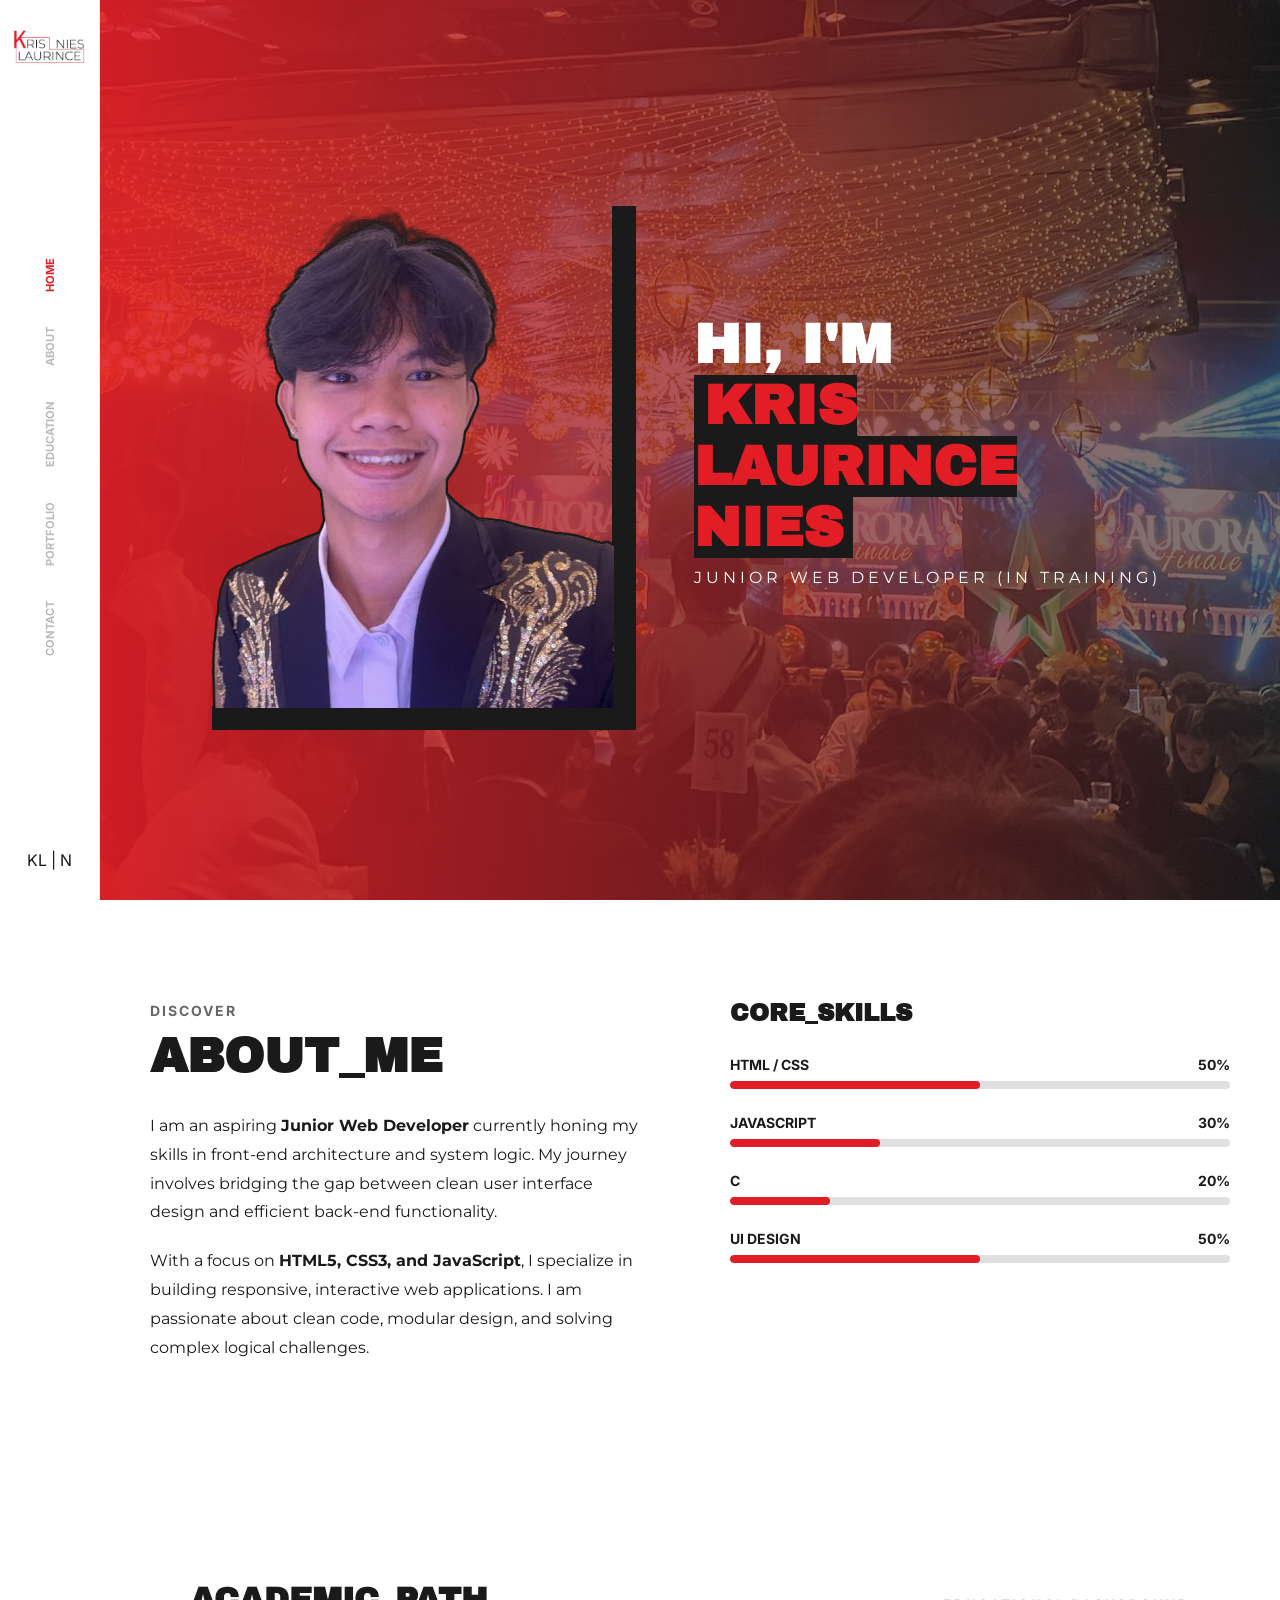
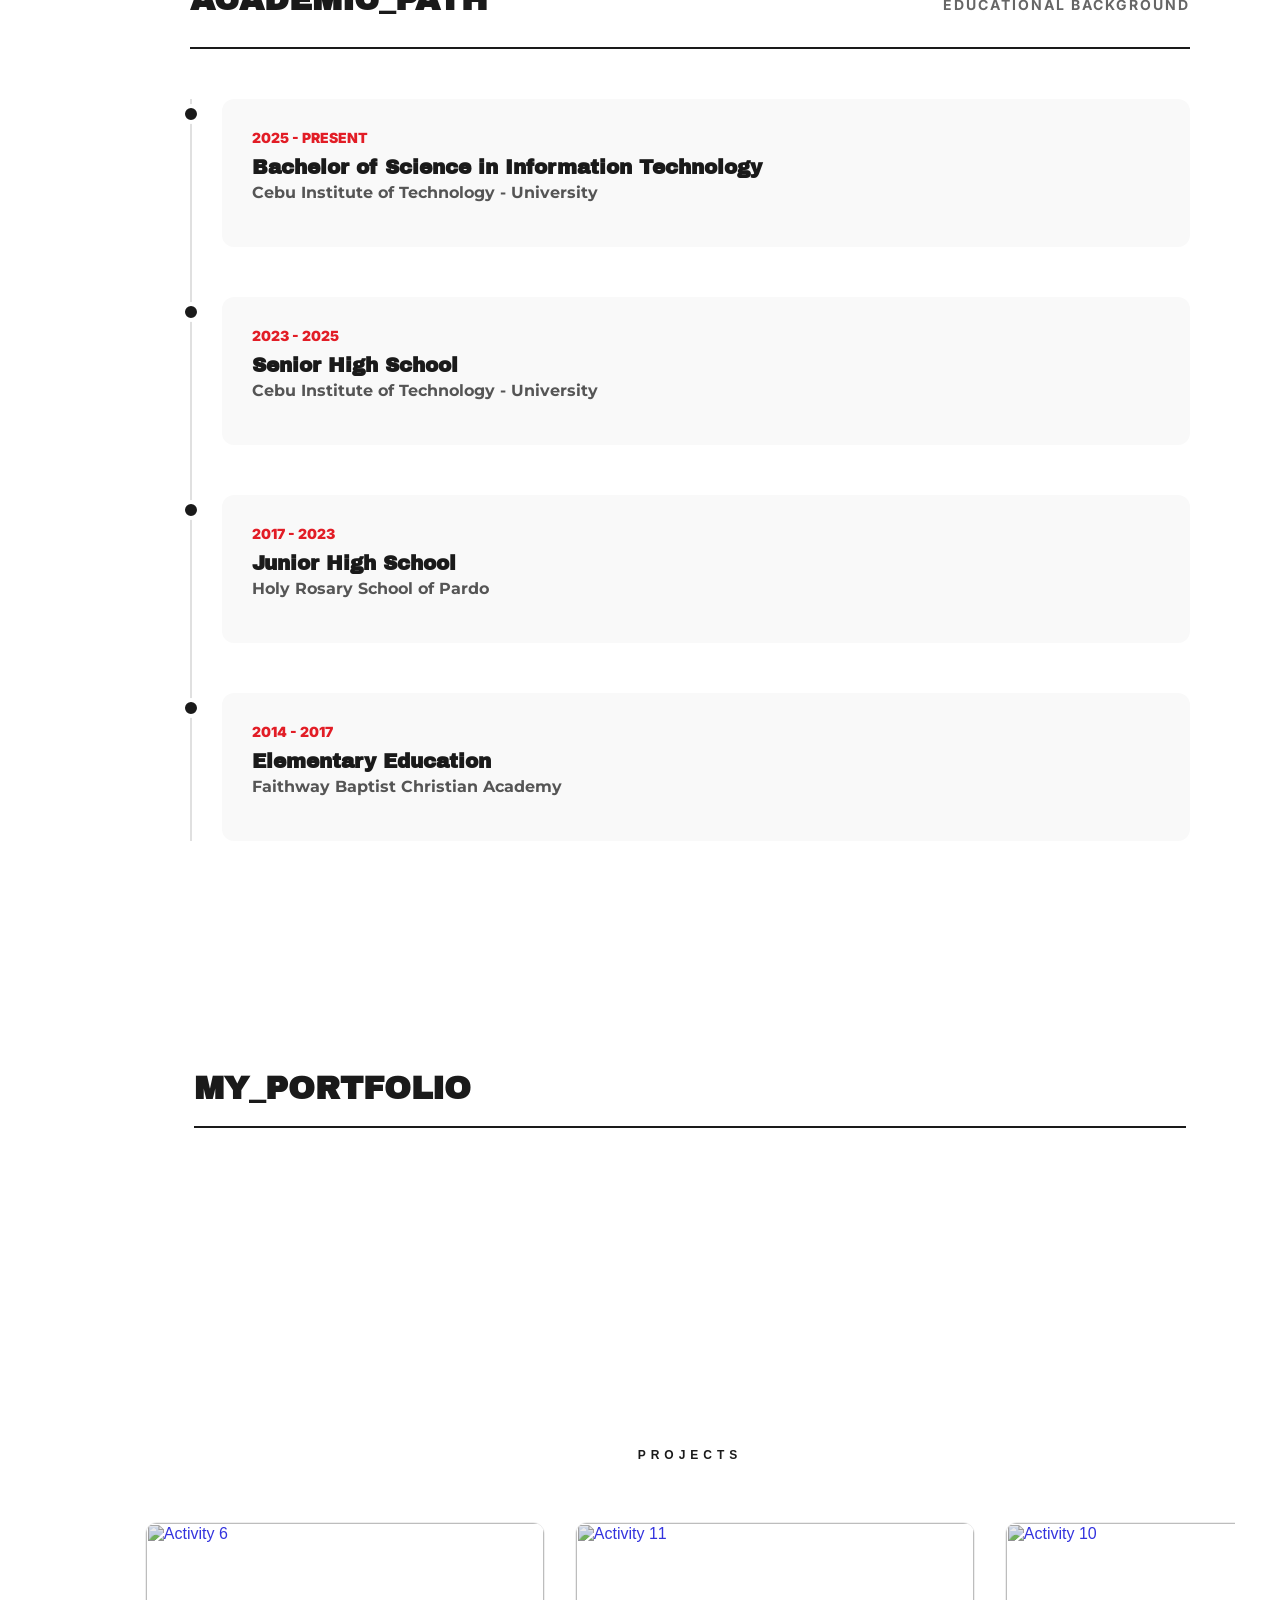
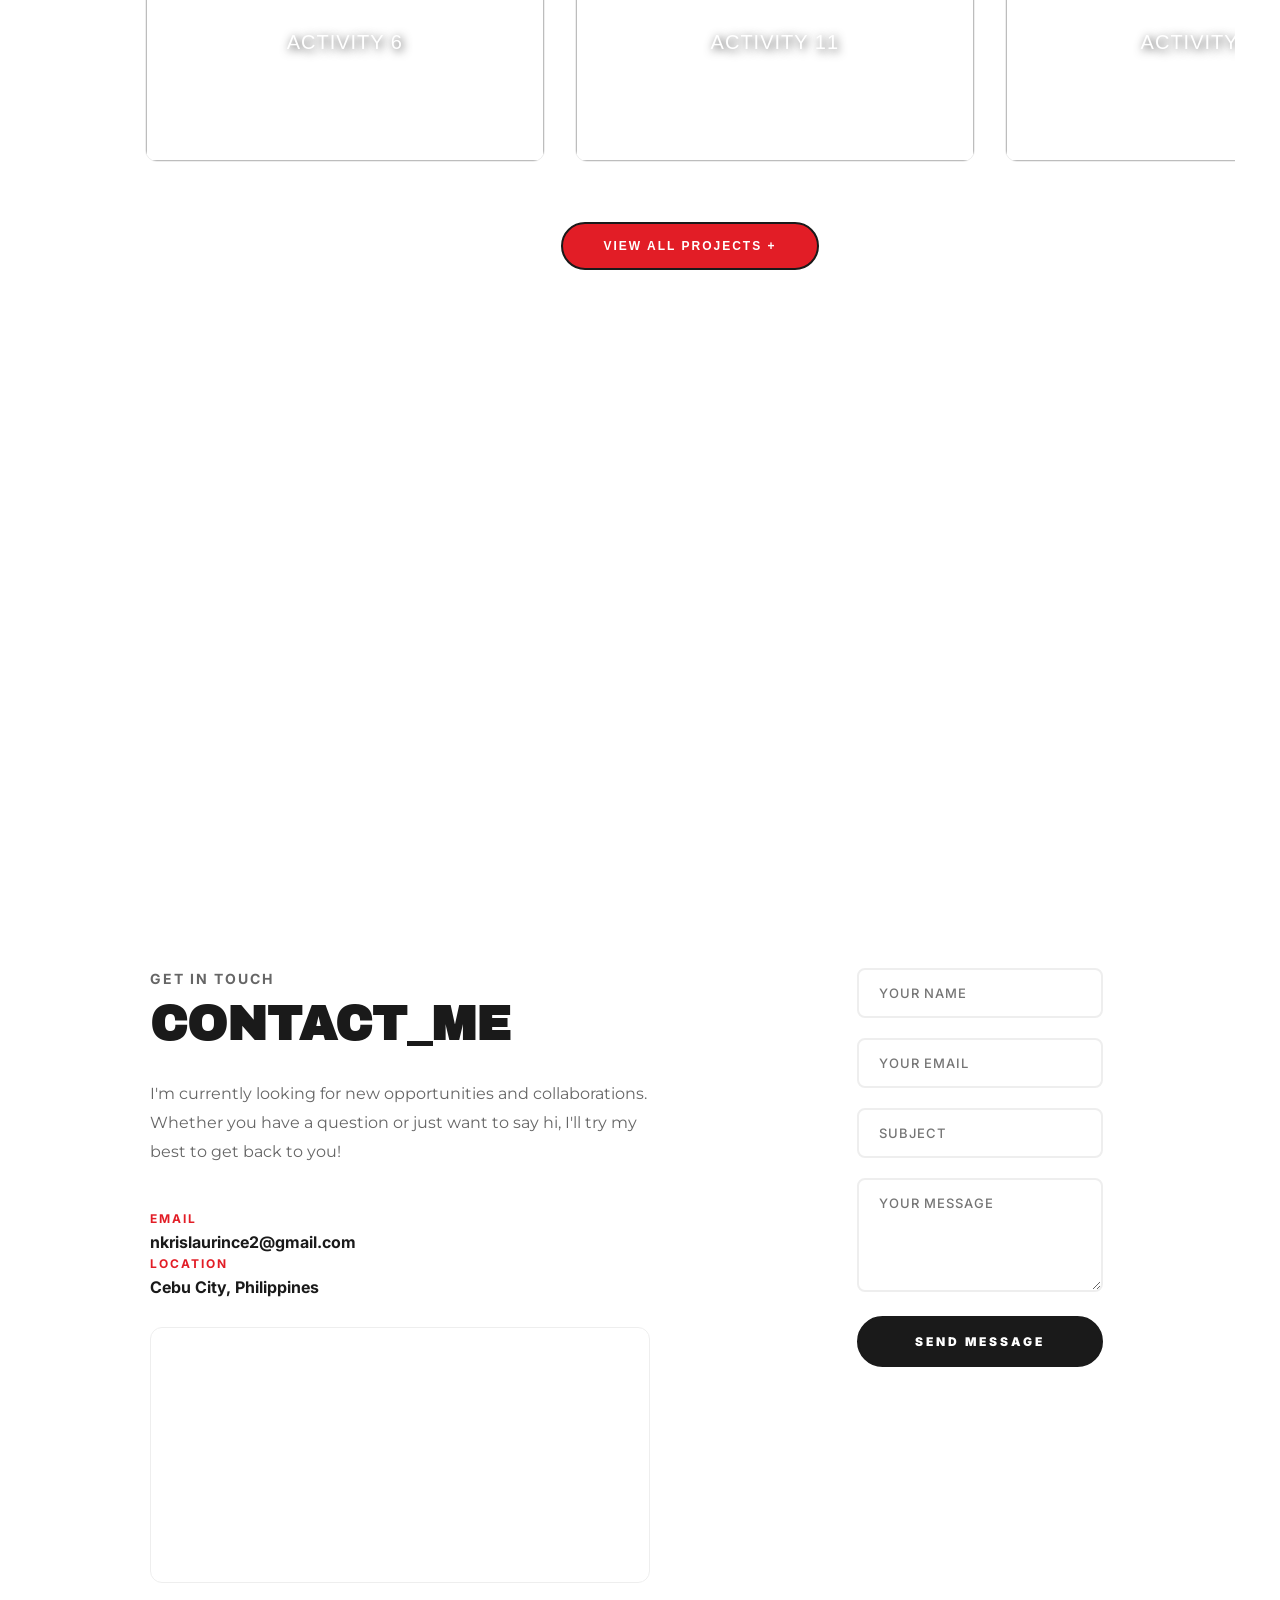
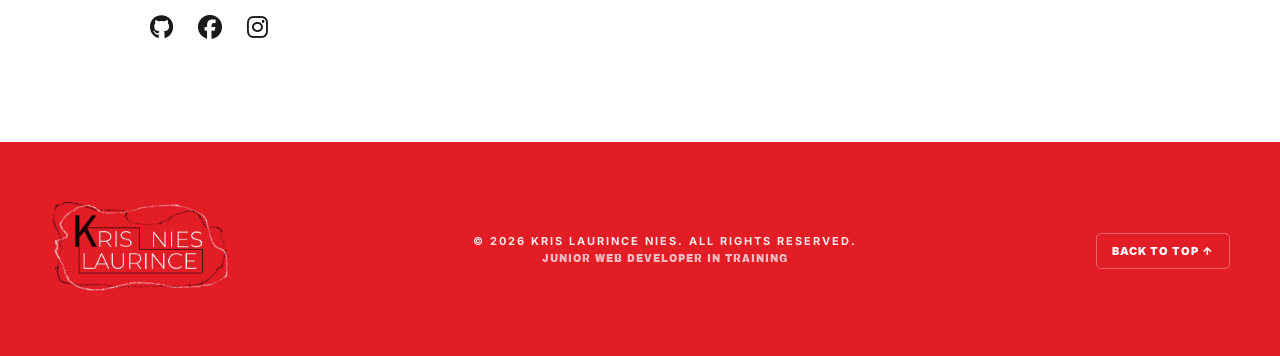
==== commit d952ed2e: "Add files via upload" ====
--- a/index.html
+++ b/index.html
@@ -81,50 +81,6 @@
         </div>
     </section>
 
-<!-- 3. Interactive Slider Section -->
-    <section class="slider-section">
-        <div class="slider-title"><span>EXPLORE_MORE</span>
-            <a href="#portfolio" class="view-all">VIEW ALL +</a>
-        </div>
-        <div class="marquee">
-            <div class="marquee-content">
-                <!-- Set 1 -->
-                <a href="Activities/Activity6/index.html" class="slide" target="_blank" rel="noopener noreferrer">
-                    <img src="https://i.ytimg.com/vi/0Oq3EhXAwig/hq720.jpg?sqp=-oaymwEhCK4FEIIDSFryq4qpAxMIARUAAAAAGAElAADIQj0AgKJD&rs=AOn4CLCG9tnPcVQ-gej5yBywA4ml3yPOVw" alt="Activity 6"><span>ACTIVITY 6</span>
-                </a>
-                <a href="Activities/activity11/activity11.html" class="slide" target="_blank" rel="noopener noreferrer">
-                    <img src="https://i.ytimg.com/vi/Kn06785pkJg/maxresdefault.jpg" alt="Activity 11"><span>ACTIVITY 11</span>
-                </a>
-                <a href="Activities/activity10/activity10.html" class="slide" target="_blank" rel="noopener noreferrer">
-                    <img src="https://www.scaler.com/topics/images/javascript-arithmetic-operators-thumbnail.webp" alt="Activity 10"><span>ACTIVITY 10</span>
-                </a>
-                <a href="Activities/activity5 folder/activity5.html" class="slide" target="_blank" rel="noopener noreferrer">
-                    <img src="https://cdn.inflearn.com/public/courses/327351/cover/44676d5f-95fc-46eb-baea-6c344bdcb2e2/html-css-tumbnail2.jpg" alt="Activity 5"><span>ACTIVITY 5</span>
-                </a>
-                <a href="Activities/activity7.html" class="slide" target="_blank" rel="noopener noreferrer">
-                    <img src="Thumbnails/date.png" alt="Activity 7"><span>ACTIVITY 7</span>
-                </a>
-
-                <!-- Set 2 (Duplicate for seamless loop) -->
-                <a href="Activities/Activity6/index.html" class="slide" target="_blank" rel="noopener noreferrer">
-                    <img src="https://i.ytimg.com/vi/0Oq3EhXAwig/hq720.jpg?sqp=-oaymwEhCK4FEIIDSFryq4qpAxMIARUAAAAAGAElAADIQj0AgKJD&rs=AOn4CLCG9tnPcVQ-gej5yBywA4ml3yPOVw" alt="Activity 6"><span>ACTIVITY 6</span>
-                </a>
-                <a href="Activities/activity11/activity11.html" class="slide" target="_blank" rel="noopener noreferrer">
-                    <img src="https://i.ytimg.com/vi/Kn06785pkJg/maxresdefault.jpg" alt="Activity 11"><span>ACTIVITY 11</span>
-                </a>
-                <a href="Activities/activity10/activity10.html" class="slide" target="_blank" rel="noopener noreferrer">
-                    <img src="https://www.scaler.com/topics/images/javascript-arithmetic-operators-thumbnail.webp" alt="Activity 10"><span>ACTIVITY 10</span>
-                </a>
-                <a href="Activities/activity5 folder/activity5.html" class="slide" target="_blank" rel="noopener noreferrer">
-                    <img src="https://cdn.inflearn.com/public/courses/327351/cover/44676d5f-95fc-46eb-baea-6c344bdcb2e2/html-css-tumbnail2.jpg" alt="Activity 5"><span>ACTIVITY 5</span>
-                </a>
-                <a href="Activities/activity7.html" class="slide" target="_blank" rel="noopener noreferrer">
-                    <img src="Thumbnails/date.png" alt="Activity 7"><span>ACTIVITY 7</span>
-                </a>
-            </div>
-        </div>
-    </section>
-
 <!-- Education Section -->
     <section id="education" class="education-section">
         <div class="education-container">
@@ -178,148 +134,18 @@
     </section>
 
     <!-- portfolio Section -->
-    <section id="portfolio" class="portfolio-section">
+        <section id="portfolio" class="portfolio-section">
         <div class="section-header">
             <h2>MY_PORTFOLIO</h2>
         </div>
-
-        <div class="project-container">
-            
-            <!-- Activity 1 -->
-            <a href="Activities/activity1.html" target="_blank" rel="noopener noreferrer" class="project-link">
-                <div class="project-block">
-                    <div class="thumbnail-preview act-1"></div>
-                    <span class="category">HTML / CSS</span>
-                    <h3>ACTIVITY 1</h3>
-                    <div class="tags">#Typography #Media_Integration #Inline_Styles</div>
-                    <p>A personal introduction page featuring custom background colors, text decorations, and image media integration.</p>
-                </div>
-            </a>
-
-            <!-- Activity 2 -->
-            <a href="Activities/activity2.html" target="_blank" rel="noopener noreferrer" class="project-link">
-                <div class="project-block">
-                    <div class="thumbnail-preview act-2"></div>
-                    <span class="category">LAYOUT</span>
-                    <h3>ACTIVITY 2</h3>
-                    <div class="tags">#Nested_Lists #Background_Scaling #Data_Structure</div>
-                    <p>A structured index using nested lists to organize a reading library, featuring a full-screen fixed background image.</p>
-                </div>
-            </a>
-
-            <!-- Activity 3 -->
-            <a href="Activities/activity3.html" target="_blank" rel="noopener noreferrer" class="project-link">
-                <div class="project-block">
-                    <div class="thumbnail-preview act-3"></div>
-                    <span class="category">TABLES</span>
-                    <h3>ACTIVITY 3</h3>
-                    <div class="tags">#Table_Architecture #Image_Alignment #UI_Grid</div>
-                    <p>A centered image gallery organized within a technical table structure for consistent layout spacing.</p>
-                </div>
-            </a>
-
-            <!-- Activity 4 -->
-            <a href="Activities/activity4.html" target="_blank" rel="noopener noreferrer" class="project-link">
-                <div class="project-block">
-                    <div class="thumbnail-preview act-4"></div>
-                    <span class="category">DEVELOPMENT</span>
-                    <h3>ACTIVITY 4</h3>
-                    <div class="tags">#Forms #Input_Validation #HTML_Basics</div>
-                    <p>A standard user information form implementing various input types including text, radio buttons, and checkboxes.</p>
-                </div>
-            </a>
-
-            <!-- Activity 4v2 -->
-            <a href="Activities/activity4v2.html" target="_blank" rel="noopener noreferrer" class="project-link">
-                <div class="project-block">
-                    <div class="thumbnail-preview act-4v2"></div>
-                    <span class="category">UI DESIGN</span>
-                    <h3>ACTIVITY 4V2</h3>
-                    <div class="tags">#Dark_Mode #Discord_Aesthetic #Form_Handling</div>
-                    <p>Advanced user information form featuring a custom dark-mode theme inspired by Discord's UI.</p>
-                </div>
-            </a>
-
-            <!-- Activity 5 -->
-            <a href="Activities/activity5 folder/activity5.html" target="_blank" rel="noopener noreferrer" class="project-link">
-                <div class="project-block">
-                    <div class="thumbnail-preview act-5"></div>
-                    <span class="category">HTML / CSS</span>
-                    <h3>ACTIVITY 5</h3>
-                    <div class="tags">#Semantic_HTML #Business_Layout #Nav_Architecture</div>
-                    <p>A professional business landing page using semantic structure, including a fixed navbar and dedicated content containers.</p>
-                </div>
-            </a>
-
-            <!-- Activity 6 -->
-            <a href="Activities/Activity6/index.html" target="_blank" rel="noopener noreferrer" class="project-link">
-                <div class="project-block">
-                    <div class="thumbnail-preview act-6"></div>
-                    <span class="category">WEB ARCHITECTURE</span>
-                    <h3>ACTIVITY 6</h3>
-                    <div class="tags">#Asset_Management #Multi_Page #Site_Navigation</div>
-                    <p>A multi-page website architecture featuring cross-page linking between home and about sections, with centralized image management.</p>
-                </div>
-            </a>
-
-            <!-- Activity 7 -->
-            <a href="Activities/activity7.html" target="_blank" rel="noopener noreferrer" class="project-link">
-                <div class="project-block">
-                    <div class="thumbnail-preview act-7"></div>
-                    <span class="category">JAVASCRIPT</span>
-                    <h3>ACTIVITY 7</h3>
-                    <div class="tags">#DOM_Manipulation #Events #Date_Function</div>
-                    <p>Interactive element that utilizes JavaScript to retrieve and inject real-time system date and time into the DOM.</p>
-                </div>
-            </a>
-
-            <!-- Activity 8 -->
-            <a href="Activities/activity8.html" target="_blank" rel="noopener noreferrer" class="project-link">
-                <div class="project-block">
-                    <div class="thumbnail-preview act-8"></div>
-                    <span class="category">JAVASCRIPT</span>
-                    <h3>ACTIVITY 8</h3>
-                    <div class="tags">#Concatenation #Functions #UI_Feedback</div>
-                    <p>Implementation of JavaScript alert boxes and string concatenation for user-facing notifications.</p>
-                </div>
-            </a>
-
-            <!-- Activity 9 -->
-            <a href="Activities/activity9.html" target="_blank" rel="noopener noreferrer" class="project-link">
-                <div class="project-block">
-                    <div class="thumbnail-preview act-9"></div>
-                    <span class="category">JAVASCRIPT</span>
-                    <h3>ACTIVITY 9</h3>
-                    <div class="tags">#Input_Validation #Conditional_Logic #Dynamic_Text</div>
-                    <p>A prompt-driven interaction system that validates user input and provides personalized greetings through innerHTML updates.</p>
-                </div>
-            </a>
-
-            <!-- Activity 10 -->
-            <a href="Activities/activity10/activity10.html" target="_blank" rel="noopener noreferrer" class="project-link">
-                <div class="project-block">
-                    <div class="thumbnail-preview act-10"></div>
-                    <span class="category">JAVASCRIPT</span>
-                    <h3>ACTIVITY 10</h3>
-                    <div class="tags">#Arithmetic_Logic #Data_Validation #Input_Handling</div>
-                    <p>A functional calculator built with script.js that processes arithmetic operators and implements logical gates to prevent division errors.</p>
-                </div>
-            </a>
-
-            <!-- Activity 11 -->
-            <a href="Activities/activity11/activity11.html" target="_blank" rel="noopener noreferrer" class="project-link">
-                <div class="project-block">
-                    <div class="thumbnail-preview act-11"></div>
-                    <span class="category">JAVASCRIPT</span>
-                    <h3>ACTIVITY 11</h3>
-                    <div class="tags">#Iteration_Logic #Loop_Structures #DOM_Automation</div>
-                    <p>A technical demonstration comparing For, While, and Do-While loops to dynamically generate and inject repeated content into the DOM.</p>
-                </div>
-            </a>
-        </div>
-    </section>
-
-    <!-- Contact Section (Light Theme) -->
+        </section>
+<!-- 3. Interactive Slider Section -->
+            <section class="slider-section">
+            <!-- The Slider (Navigation) -->
+                <iframe src="sliders.html" name="sliderframe" width="110%" height="1100px" style="border:none;"></iframe>
+            </section>
+
+</section><!-- Contact Section (Light Theme) -->
     <section id="contact" class="contact-section light">
         <div class="contact-container">
             <div class="contact-info">
@@ -364,22 +190,23 @@
             </div>
 
             <div class="contact-form-container">
-                <form class="contact-form">
-                    <div class="form-group">
-                        <input type="text" placeholder="YOUR NAME" required>
-                    </div>
-                    <div class="form-group">
-                        <input type="email" placeholder="YOUR EMAIL" required>
-                    </div>
-                    <div class="form-group">
-                        <input type="text" placeholder="SUBJECT">
-                    </div>
-                    <div class="form-group">
-                        <textarea placeholder="YOUR MESSAGE" rows="5" required></textarea>
-                    </div>
-                    <button type="submit" class="submit-btn">SEND MESSAGE</button>
-                </form>
-            </div>
+    <form class="contact-form">
+        <div class="form-group">
+            <input type="text" id="fullName" placeholder="YOUR NAME" required>
+        </div>
+        <div class="form-group">
+            <input type="email" id="emailAddress" placeholder="YOUR EMAIL" required>
+        </div>
+        <div class="form-group">
+            <input type="text" id="subject" placeholder="SUBJECT">
+        </div>
+        <div class="form-group">
+            <textarea id="message" placeholder="YOUR MESSAGE" rows="5" required></textarea>
+        </div>
+        <!-- Matches the "VIEW ALL" pill-shaped button style -->
+        <button type="submit" id="submit" class="submit-btn">SEND MESSAGE</button>
+    </form>
+</div>
         </div>
     </section>
 </main>
@@ -401,6 +228,6 @@
             </div>
         </div>
     </footer>
-<script src="script.js"></script>
+<script src="scripts.js"></script>
 </body>
-</html>
+</html>
--- a/styless.css
+++ b/styless.css
@@ -12,7 +12,6 @@
     background-color: var(--pure-white);
     color: var(--ink-black);
     overflow-x: hidden;
-    background-image: url('images/background.jpg'); /* Your background image path */
     background-size: cover;
     background-position: center;
     background-attachment: fixed; /* Keeps the image still while you scroll */
@@ -52,7 +51,7 @@
 /* Hero Section */
 .hero-section {
     position: relative;
-    background-image: url('images/background.jpg'); /* Verbatim background */
+    background-image: url('images/backgroundv2.jpg'); /* Verbatim background */
     background-size: cover;
     background-position: center;
     background-attachment: fixed;
@@ -162,22 +161,26 @@
 
 /* --- Slider Section Container --- */
 .slider-section {
-    padding: 80px 0;
-    background: transparent; /* Remove #111 or #fff */
-    overflow: hidden;
-    position: relative;
-    /* Optional: adds a slight dark tint so the slider stays readable */
-    background: rgba(233, 8, 8, 0.4); 
-    backdrop-filter: blur(5px); /* Optional: adds a glass effect */
+    background: #ffffff; /* Plain white background as requested */
+    padding: 60px 0;
+    display: flex;
+    flex-direction: column;
+    align-items: center;
+}
+
+
+/* Ensure the iframe scales nicely */
+iframe[name="mainframe"] {
+    transition: height 0.3s ease;
 }
 
 /* Container for the title and the link */
 .slider-title {
     display: flex;
-    justify-content: space-between; /* Pushes content to opposite ends */
-    align-items: center;           /* Vertically centers the text */
+    justify-content: space-between;
+    align-items: center;
     margin-bottom: 40px;
-    padding: 0 50px;               /* Matches your section padding so it aligns with the grid */
+    padding: 0 50px;
 }
 
 .slider-title span {
@@ -185,7 +188,8 @@
     font-weight: 900;
     font-size: 12px;
     letter-spacing: 5px;
-    color: #ffffff;
+    /* Changed to dark color to be visible on white BG */
+    color: #1a1a1a; 
     text-transform: uppercase;
 }
 
@@ -194,60 +198,16 @@
     font-family: 'Inter', sans-serif;
     font-weight: 700;
     font-size: 11px;
-    color: #ffffff; /* Using your accent color */
+    /* Using your accent color for contrast on white */
+    color: #E21D26; 
     text-decoration: none;
     letter-spacing: 2px;
-    transition: color 0.3s ease, transform 0.3s ease;
+    transition: all 0.3s ease;
 }
 
 .slider-title .view-all:hover {
-    color: #ffffff;
-    transform: translateX(5px); /* Slight nudge effect on hover */
-}
-/* Individual Slide Styling */
-.slide {
-    flex-shrink: 0;
-    width: 300px;
-    height: 180px;
-    background-color: #000; /* Fallback color */
-    border-radius: 15px;
-    position: relative;
-    overflow: hidden;
-    display: flex;
-    align-items: center;
-    justify-content: center;
-    text-decoration: none;
-    border: 1px solid #333;
-    transition: transform 0.4s cubic-bezier(0.175, 0.885, 0.32, 1.275), border-color 0.3s ease;
-}
-
-/* Updated Image Style to show your Home background clearly */
-.slide img {
-    width: 100%;
-    height: 100%;
-    object-fit: cover; /* Ensures your image fills the card without stretching */
-    opacity: 0.85;      /* High visibility for your home background image */
-    transition: opacity 0.4s ease, transform 0.4s ease;
-    filter: brightness(0.8); /* Slightly darker so text pops, becomes bright on hover */
-}
-
-/* Hover state to see the full background image clearly */
-.slide:hover img {
-    opacity: 1;
-    filter: brightness(1);
-    transform: scale(1.1);
-}
-
-/* Ensure the text is still readable over your image */
-.slide span {
-    position: absolute;
-    z-index: 2;
-    color: #fff;
-    font-family: 'Archivo Black', sans-serif;
-    font-size: 16px;
-    letter-spacing: 1px;
-    text-transform: uppercase;
-    text-shadow: 2px 2px 15px rgba(0, 0, 0, 1); /* Heavy shadow to read text over your photo */
+    color: #1a1a1a;
+    transform: translateX(5px);
 }
 /* --- The Marquee Logic --- */
 .marquee {
@@ -271,88 +231,127 @@
 }
 
 /* --- Individual Slide Styling --- */
+/* --- Individual Slide Styling --- */
 .slide {
     flex-shrink: 0;
-    width: 300px;
-    height: 180px;
-    background: #1a1a1a;
-    border-radius: 15px;
+    width: 400px; 
+    height: 240px;
+    background: #ffffff; 
+    border-radius: 12px;
     position: relative;
     overflow: hidden;
     display: flex;
     align-items: center;
     justify-content: center;
     text-decoration: none;
-    border: 1px solid #333;
-    transition: transform 0.4s cubic-bezier(0.175, 0.885, 0.32, 1.275), border-color 0.3s ease;
-}
-
-/* Image styling within the slide */
+    border: 1px solid #eeeeee; 
+    transition: transform 0.4s cubic-bezier(0.175, 0.885, 0.32, 1.275), box-shadow 0.3s ease;
+    z-index: 2;
+}
+
+/* Restored Image Visibility (Removing the 0.3 opacity) */
 .slide img {
     width: 100%;
     height: 100%;
     object-fit: cover;
-    opacity: 0.4;
-    transition: opacity 0.4s ease, transform 0.4s ease;
-}
-
-/* Text overlay within the slide */
+    opacity: 0.8; /* Restored to high visibility */
+    filter: brightness(0.9); /* Slight dimming so the white text still pops */
+    transition: all 0.4s ease;
+}
+
+/* Text overlay - Reverted to white for contrast against the image */
 .slide span {
     position: absolute;
-    z-index: 2;
-    color: #fff;
+    z-index: 3;
+    color: #ffffff; 
     font-family: 'Archivo Black', sans-serif;
-    font-size: 16px;
+    font-size: 20px;
     letter-spacing: 1px;
     text-transform: uppercase;
-    text-shadow: 0 4px 10px rgba(0, 0, 0, 0.9);
-    transition: letter-spacing 0.3s ease, font-size 0.3s ease;
-}
-
-/* --- Hover/Interaction States --- */
+    text-shadow: 2px 2px 10px rgba(0, 0, 0, 0.8); /* Shadow helps text stay visible over photos */
+    transition: all 0.3s ease;
+}
+
+/* --- Hover States --- */
 .slide:hover {
-    transform: scale(1.08);
-    border-color: #E21D26; /* Accents the active slide */
-    z-index: 5;
+    transform: scale(1.05);
+    border-color: #E21D26; 
+    box-shadow: 0 15px 40px rgba(0, 0, 0, 0.15);
 }
 
 .slide:hover img {
-    opacity: 0.9;
+    opacity: 1; /* Full color on hover */
+    filter: brightness(1.1); /* Makes the thumbnail "glow" on hover */
     transform: scale(1.1);
 }
 
 .slide:hover span {
     letter-spacing: 4px;
-    font-size: 18px;
-}
-
+    transform: translateY(-5px);
+}
 /* Click feedback */
 .slide:active {
     transform: scale(0.95);
 }
-
+/* --- Slider Footer & Button --- */
+.slider-footer {
+    display: flex;
+    justify-content: center; /* Centers the button horizontally */
+    margin-top: 40px;        /* Spacing below the slides */
+    padding-bottom: 20px;
+}
+
+.view-all-btn {
+    display: inline-block;
+    padding: 15px 40px;
+    background-color: #E21D26; /* Dark button body */
+    color: #ffffff;            /* White text */
+    text-decoration: none;
+    font-family: 'Inter', sans-serif;
+    font-weight: 900;
+    font-size: 12px;
+    letter-spacing: 2px;
+    border-radius: 50px;       /* Rounded pill shape */
+    transition: all 0.3s ease;
+    border: 2px solid #1a1a1a;
+}
+
+.view-all-btn:hover {
+    background-color: transparent;
+    color: #E21D26;            /* Signature red text on hover */
+    border-color: #E21D26;      /* Red border on hover */
+    transform: translateY(-3px); /* Subtle lift */
+    box-shadow: 0 10px 20px rgba(226, 29, 38, 0.2);
+}
+
+/* Update the slider title to remove the flex space-between */
+.slider-title {
+    text-align: left;
+    margin-bottom: 40px;
+    padding: 0 50px;
+}
+/* --- Animation Keyframes --- */
 /* --- Animation Keyframes --- */
 @keyframes scrollAnimation {
     0% {
         transform: translateX(0);
     }
     100% {
-        /* This value must match the total width of one set of slides (including gaps) */
-        /* Formula: -(Width_of_Slide + Gap) * Number_of_Original_Slides */
-        transform: translateX(calc(-330px * 5)); 
+        /* New Formula: -(400px width + 30px gap) * 5 slides */
+        transform: translateX(calc(-430px * 5)); 
     }
 }
 
 /* --- Mobile Responsiveness --- */
 @media (max-width: 768px) {
     .slide {
-        width: 220px;
-        height: 130px;
+        width: 280px;
+        height: 160px;
     }
     
     @keyframes scrollAnimation {
         0% { transform: translateX(0); }
-        100% { transform: translateX(calc(-250px * 5)); }
+        100% { transform: translateX(calc(-310px * 5)); }
     }
 }
 
@@ -526,23 +525,63 @@
 }
 
 /* Form Styling for Light Background */
+/* --- Contact Form Styling --- */
+.contact-form-container {
+    max-width: 600px;
+    margin: 0 auto;
+}
+
+.contact-form .form-group {
+    margin-bottom: 20px;
+}
+
 .contact-form .form-group input, 
 .contact-form .form-group textarea {
     width: 100%;
     padding: 15px 20px;
-    background: #f4f4f4; /* Light gray input fields */
-    border: 1px solid #e0e0e0;
+    background: #ffffff; /* Clean white background */
+    border: 2px solid #eeeeee; /* Subtle border */
     color: #1a1a1a;
     font-family: 'Inter', sans-serif;
+    font-size: 13px;
+    font-weight: 500;
+    letter-spacing: 1px;
     border-radius: 8px;
     transition: all 0.3s ease;
-}
-
+    text-transform: uppercase; /* Matches your header style */
+}
+
+/* Hover & Focus state matching your brand red */
 .contact-form .form-group input:focus, 
 .contact-form .form-group textarea:focus {
     background: #fff;
-    border-color: #1a1a1a;
+    border-color: #e21d26; /* Signature Red */
     outline: none;
+    box-shadow: 0 5px 15px rgba(226, 29, 38, 0.1);
+}
+
+/* --- Submit Button (Pill Shape) --- */
+.submit-btn {
+    width: 100%;
+    padding: 16px;
+    background-color: #1a1a1a; /* Dark button body like "VIEW ALL" */
+    color: #ffffff;
+    border: 2px solid #1a1a1a;
+    border-radius: 50px; /* Pill shape matching the slider footer */
+    font-family: 'Inter', sans-serif;
+    font-weight: 900;
+    font-size: 12px;
+    letter-spacing: 3px;
+    cursor: pointer;
+    transition: all 0.3s ease;
+}
+
+.submit-btn:hover {
+    background-color: transparent;
+    color: #e21d26; /* Turns red on hover */
+    border-color: #e21d26;
+    transform: translateY(-3px);
+    box-shadow: 0 10px 20px rgba(226, 29, 38, 0.2);
 }
 
 /* Map Wrapper for Light Theme */
@@ -575,7 +614,7 @@
 }
 
 .social-link:hover {
-    color: #ff4d4d; /* Turns red on hover */
+    color: #E21D26; /* Turns red on hover */
     transform: translateY(-5px); /* Subtle lift effect */
 }
 
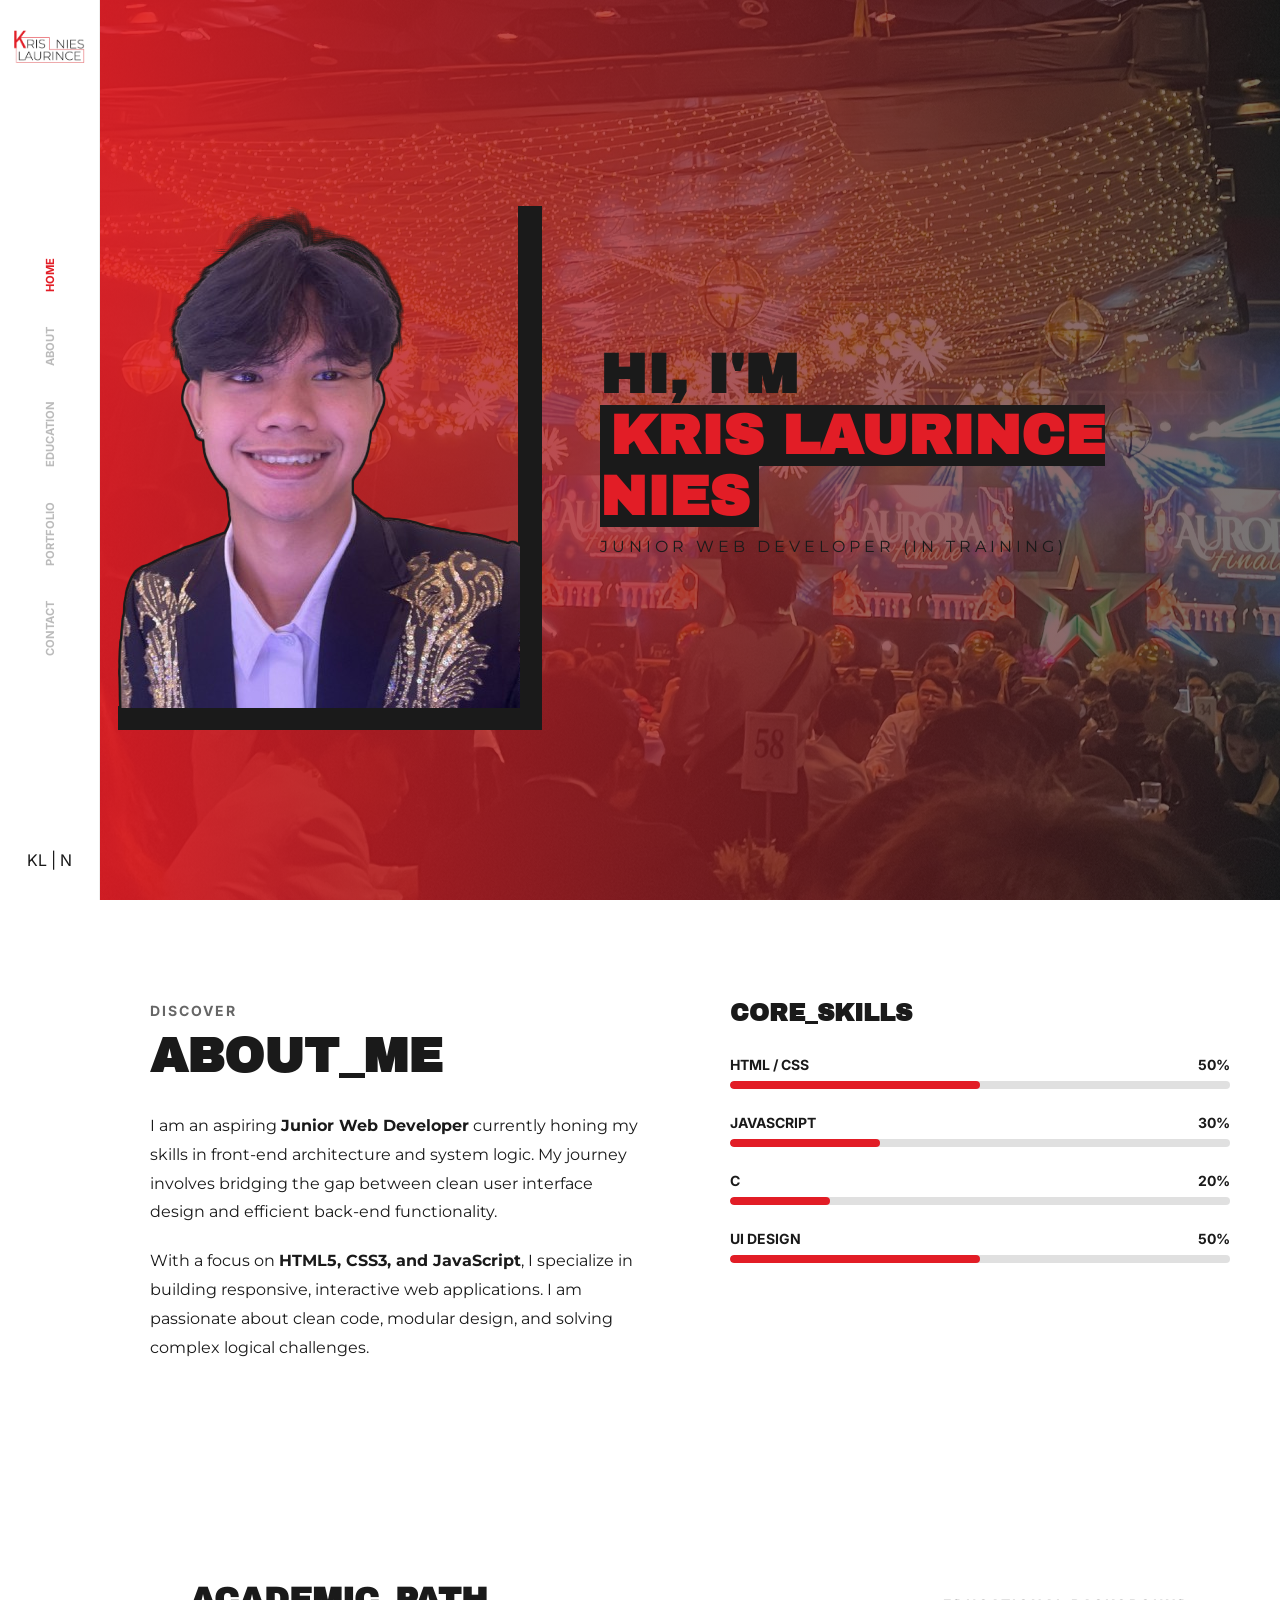
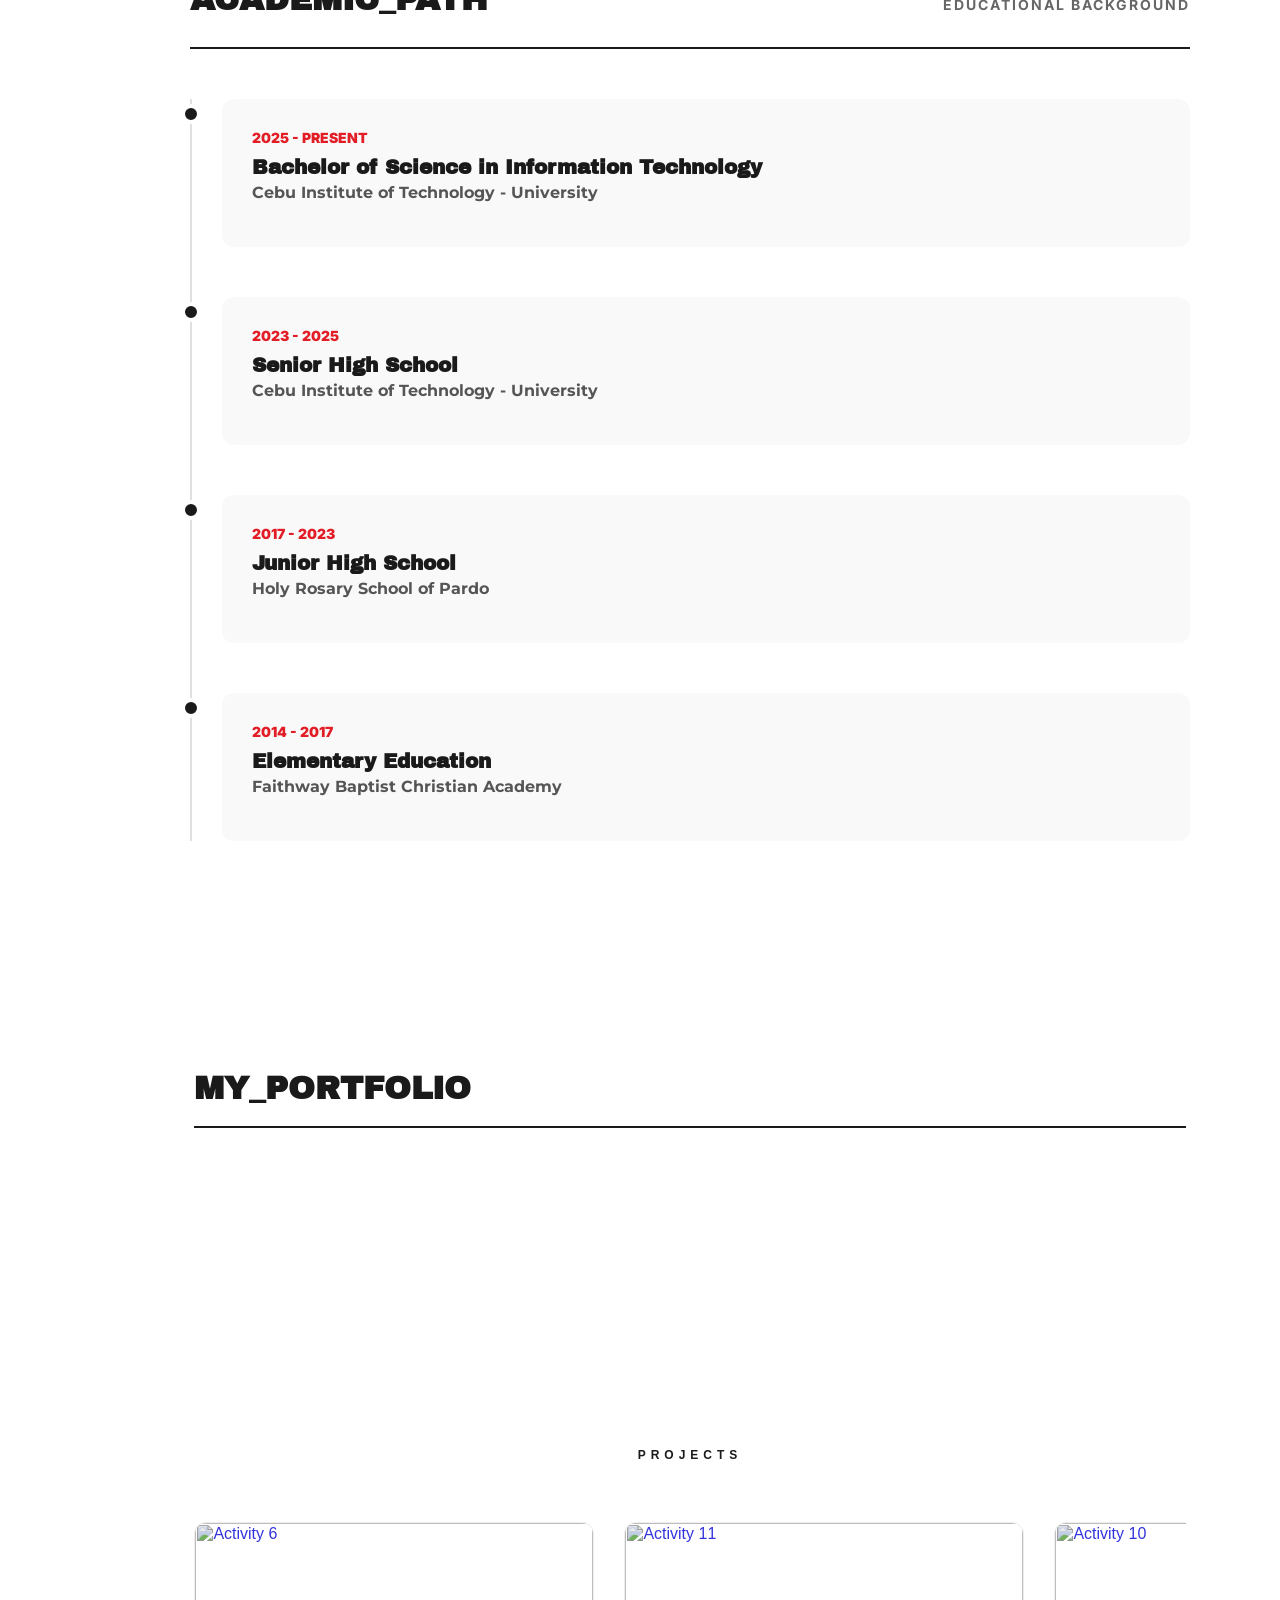
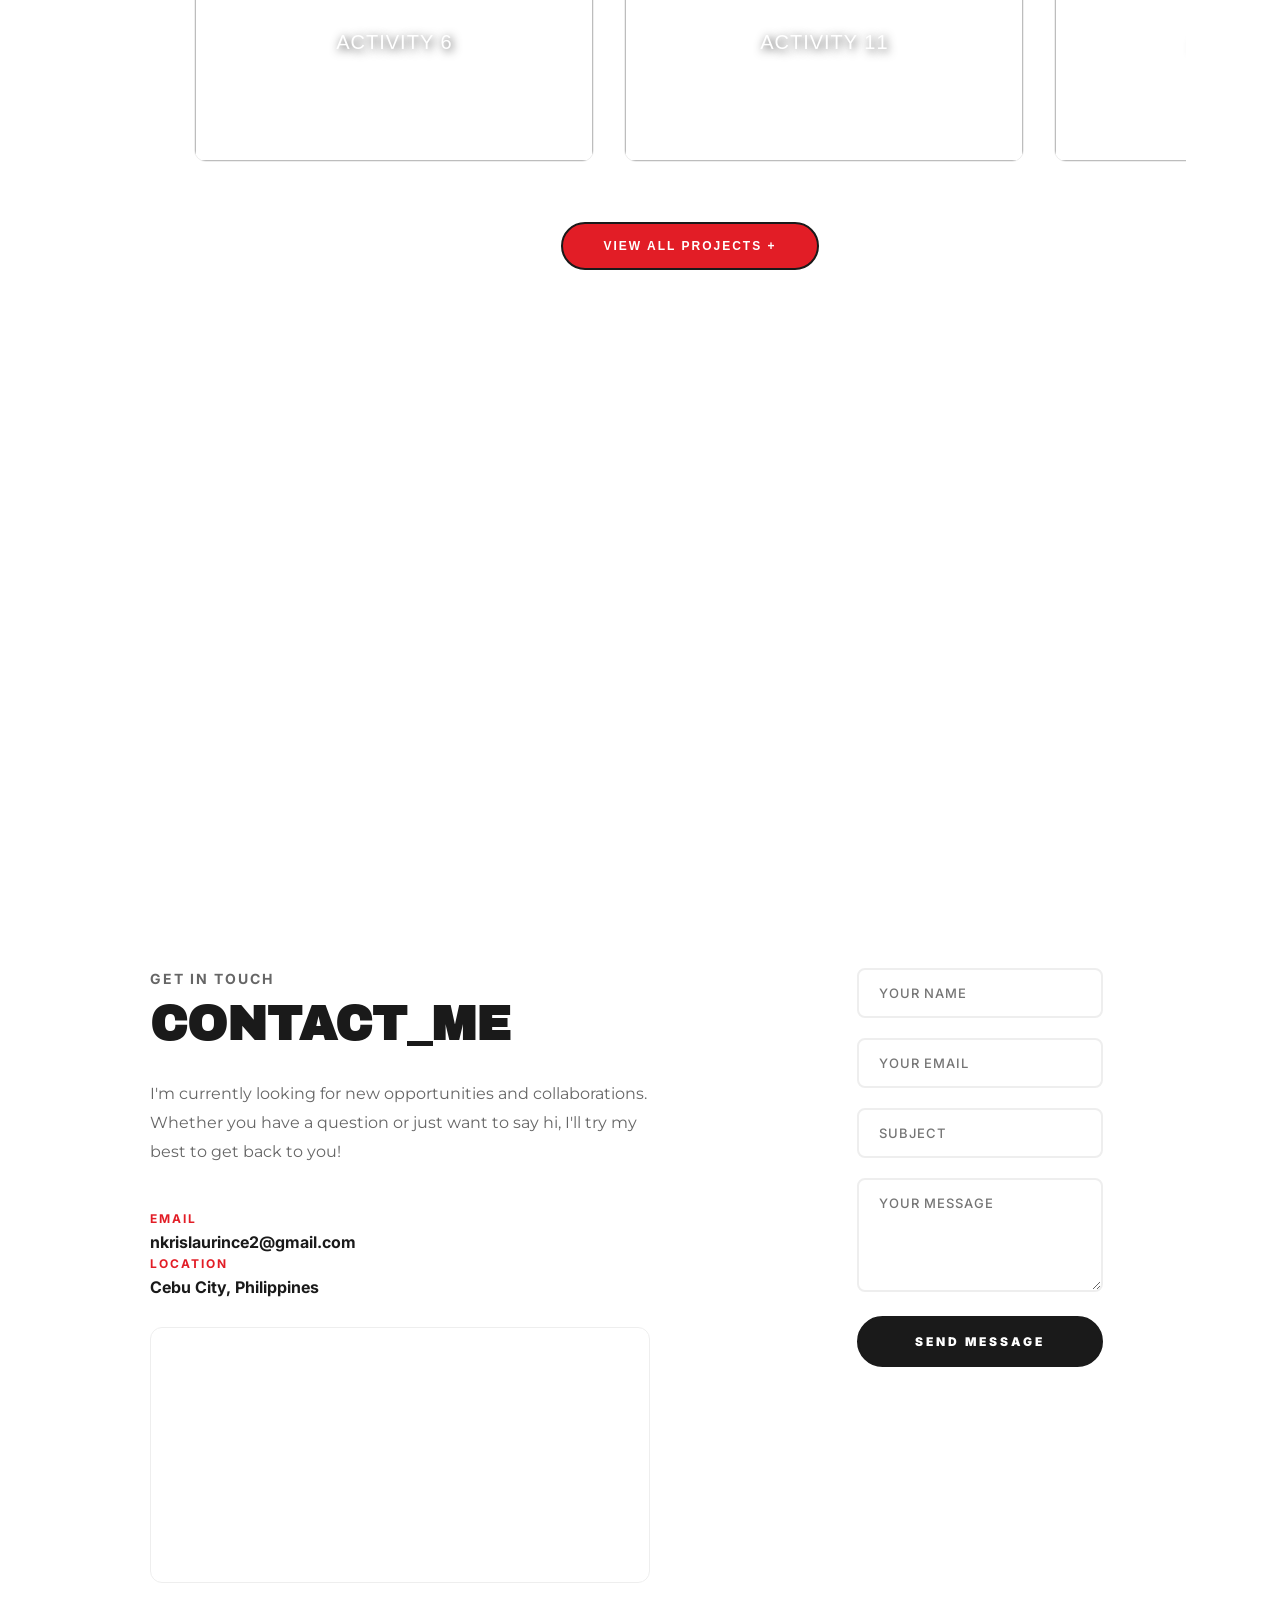
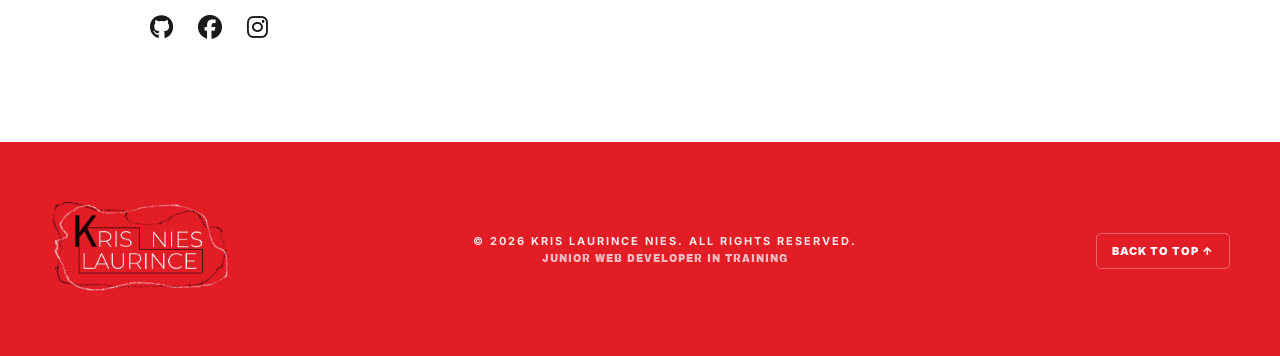
==== commit 7382b993: "Update index.html" ====
--- a/index.html
+++ b/index.html
@@ -142,7 +142,7 @@
 <!-- 3. Interactive Slider Section -->
             <section class="slider-section">
             <!-- The Slider (Navigation) -->
-                <iframe src="sliders.html" name="sliderframe" width="110%" height="1100px" style="border:none;"></iframe>
+                <iframe src="sliders.html" name="sliderframe" width="100%" height="1100px" style="border:none;"></iframe>
             </section>
 
 </section><!-- Contact Section (Light Theme) -->
@@ -230,4 +230,4 @@
     </footer>
 <script src="scripts.js"></script>
 </body>
-</html>+</html>
--- a/styless.css
+++ b/styless.css
@@ -49,22 +49,64 @@
 .content-wrapper { margin-left: var(--sidebar-width); }
 
 /* Hero Section */
+/* Hero Section */
 .hero-section {
     position: relative;
-    background-image: url('images/backgroundv2.jpg'); /* Verbatim background */
+    /* Use svh to account for mobile browser address bars */
+    min-height: 100svh; 
+    width: 100%;
+    background-image: url('images/backgroundv2.jpg');
     background-size: cover;
     background-position: center;
-    background-attachment: fixed;
-    min-height: 100vh;
-    display: flex; align-items: center; padding: 0 8%;
-    color: white;
-}
-
+    /* CRITICAL: Disable fixed on mobile to prevent the "shifting" gap */
+    background-attachment: scroll; 
+    display: flex;
+    align-items: center;
+    overflow: hidden;
+}
+
+/* Ensure the overlay covers the ENTIRE section height */
 .hero-overlay {
-    position: absolute; top: 0; left: 0; width: 100%; height: 100%;
+    position: absolute;
+    top: 0;
+    left: 0;
+    right: 0;
+    bottom: 0;
+    width: 100%;
+    height: 100%;
+    z-index: 1;
     background: linear-gradient(to right, rgba(226, 29, 38, 0.9), rgba(26, 26, 26, 0.6));
-    z-index: 1;
-}
+}
+
+
+
+/* --- Mobile Fixes --- */
+@media (max-width: 768px) {
+    .hero-section {
+        /* Mobile browsers struggle with fixed backgrounds; scroll is safer */
+        background-attachment: scroll;
+        padding: 0 5%; /* Give a bit more room on the sides */
+        text-align: center; /* Optional: centers text for a better mobile look */
+        justify-content: center;
+    }
+
+    .hero-overlay {
+        /* Adjust gradient for mobile: Top-to-Bottom often looks better than Left-to-Right */
+        background: linear-gradient(to bottom, rgba(226, 29, 38, 0.85), rgba(26, 26, 26, 0.8));
+    }
+
+    /* Scaling down large headers so they don't break the layout */
+    .hero-section h1 {
+        font-size: 2.5rem; /* Adjust based on your current font size */
+        line-height: 1.1;
+    }
+
+    .hero-section p {
+        font-size: 1rem;
+        margin-top: 15px;
+    }
+}
+
 
 .hero-container { position: relative; display: flex; align-items: center; gap: 80px; z-index: 2; }
 .hero-image img {
@@ -157,6 +199,89 @@
         grid-template-columns: 1fr;
         gap: 50px;
     }
+}
+
+/* Education Section */
+.education-section {
+    padding: 100px 50px;
+    background-color: #ffffff;
+}
+
+.education-container {
+    max-width: 1000px;
+    margin: 0 auto;
+}
+
+.education-section h2 {
+    font-family: 'Archivo Black', sans-serif;
+    font-size: 42px;
+    margin-bottom: 10px;
+}
+
+/* Timeline Design */
+.timeline {
+    position: relative;
+    margin-top: 50px;
+    padding-left: 30px;
+    border-left: 2px solid #e0e0e0;
+}
+
+.timeline-item {
+    position: relative;
+    margin-bottom: 50px;
+}
+
+.timeline-dot {
+    position: absolute;
+    left: -41px;
+    top: 5px;
+    width: 20px;
+    height: 20px;
+    background-color: #1a1a1a;
+    border: 4px solid #fff;
+    border-radius: 50%;
+    z-index: 2;
+}
+
+.timeline-content {
+    background: #f9f9f9;
+    padding: 30px;
+    border-radius: 12px;
+    transition: transform 0.3s ease, box-shadow 0.3s ease;
+}
+
+.timeline-content:hover {
+    transform: translateX(10px);
+    box-shadow: 0 10px 30px rgba(0,0,0,0.05);
+}
+
+.year {
+    font-family: 'Inter', sans-serif;
+    font-weight: 900;
+    font-size: 14px;
+    color: #E21D26; /* Accent color */
+    display: block;
+    margin-bottom: 10px;
+}
+
+.timeline-content h3 {
+    font-family: 'Archivo Black', sans-serif;
+    font-size: 20px;
+    margin-bottom: 5px;
+}
+
+.institution {
+    font-family: 'Montserrat', sans-serif;
+    font-weight: 700;
+    color: #555;
+    margin-bottom: 15px;
+}
+
+
+/* Responsive */
+@media (max-width: 768px) {
+    .education-section { padding: 60px 20px; }
+    .education-section h2 { font-size: 32px; }
 }
 
 /* --- Slider Section Container --- */
@@ -354,90 +479,6 @@
         100% { transform: translateX(calc(-310px * 5)); }
     }
 }
-
-/* Education Section */
-.education-section {
-    padding: 100px 50px;
-    background-color: #ffffff;
-}
-
-.education-container {
-    max-width: 1000px;
-    margin: 0 auto;
-}
-
-.education-section h2 {
-    font-family: 'Archivo Black', sans-serif;
-    font-size: 42px;
-    margin-bottom: 10px;
-}
-
-/* Timeline Design */
-.timeline {
-    position: relative;
-    margin-top: 50px;
-    padding-left: 30px;
-    border-left: 2px solid #e0e0e0;
-}
-
-.timeline-item {
-    position: relative;
-    margin-bottom: 50px;
-}
-
-.timeline-dot {
-    position: absolute;
-    left: -41px;
-    top: 5px;
-    width: 20px;
-    height: 20px;
-    background-color: #1a1a1a;
-    border: 4px solid #fff;
-    border-radius: 50%;
-    z-index: 2;
-}
-
-.timeline-content {
-    background: #f9f9f9;
-    padding: 30px;
-    border-radius: 12px;
-    transition: transform 0.3s ease, box-shadow 0.3s ease;
-}
-
-.timeline-content:hover {
-    transform: translateX(10px);
-    box-shadow: 0 10px 30px rgba(0,0,0,0.05);
-}
-
-.year {
-    font-family: 'Inter', sans-serif;
-    font-weight: 900;
-    font-size: 14px;
-    color: #E21D26; /* Accent color */
-    display: block;
-    margin-bottom: 10px;
-}
-
-.timeline-content h3 {
-    font-family: 'Archivo Black', sans-serif;
-    font-size: 20px;
-    margin-bottom: 5px;
-}
-
-.institution {
-    font-family: 'Montserrat', sans-serif;
-    font-weight: 700;
-    color: #555;
-    margin-bottom: 15px;
-}
-
-
-/* Responsive */
-@media (max-width: 768px) {
-    .education-section { padding: 60px 20px; }
-    .education-section h2 { font-size: 32px; }
-}
-
 /* portfolio Section */
 .portfolio-section { padding: 80px 8%; background: #fff; }
 .section-header { display: flex; justify-content: space-between; align-items: center; border-bottom: 2px solid var(--ink-black); padding-bottom: 20px; margin-bottom: 40px; }
@@ -705,4 +746,4 @@
         gap: 30px;
         text-align: center;
     }
-}+}
